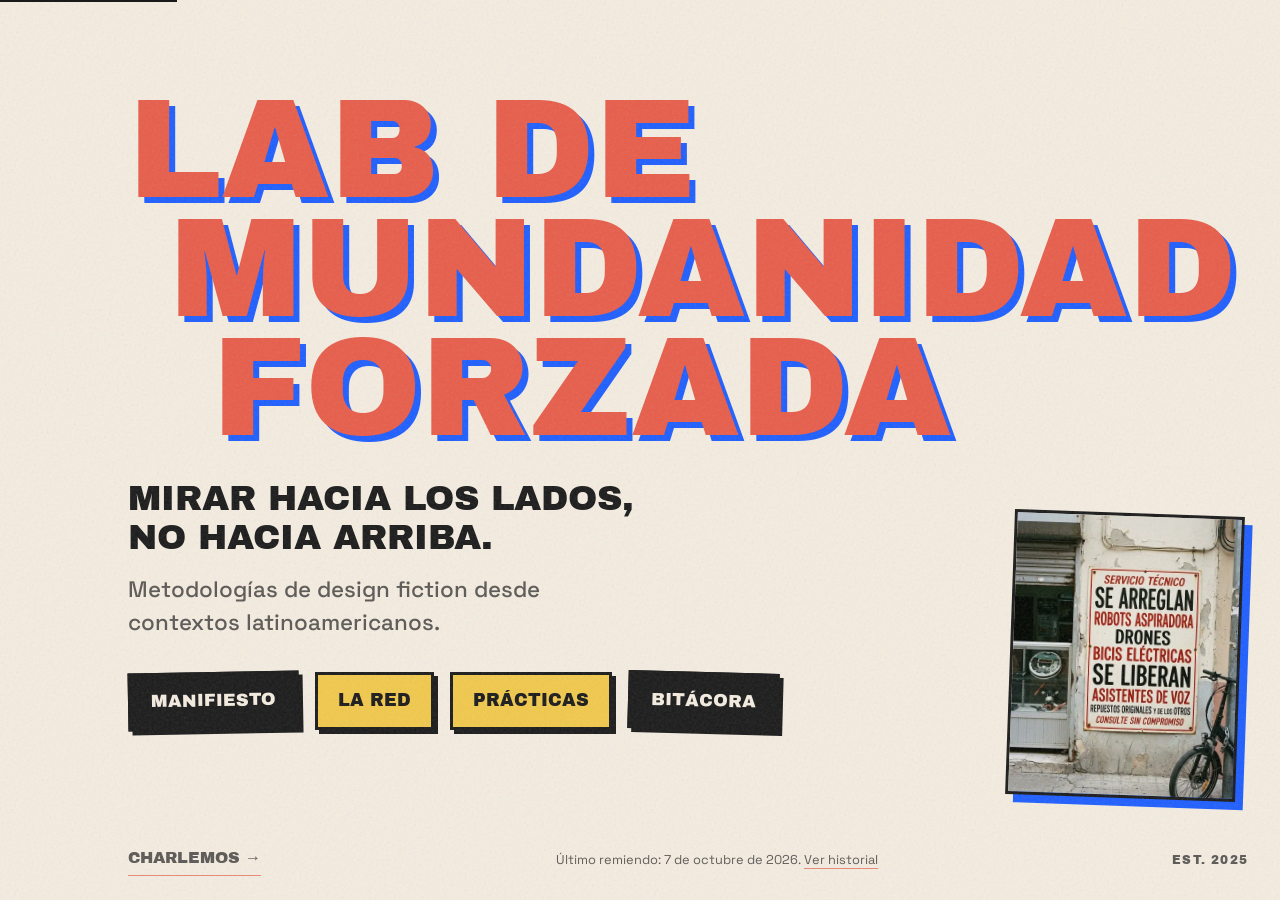
==== index.html @ 48ff8b3e "feat: remiendo al pie de cada página y "Proponé un cambio" en el manifiesto - "Último remiendo:" con" ====
<!DOCTYPE html>
<html lang="es">
<head>
  <meta charset="UTF-8">
  <meta name="viewport" content="width=device-width, initial-scale=1.0">
  <meta name="robots" content="index, follow">
  <title>Lab de Mundanidad Forzada</title>
  <meta name="description" content="Lab de Mundanidad Forzada. Metodologías de design fiction desde contextos latinoamericanos.">

  <!-- Canonical -->
  <link rel="canonical" href="https://mundanidadforzada.org/">

  <!-- Open Graph -->
  <meta property="og:type" content="website">
  <meta property="og:url" content="https://mundanidadforzada.org/">
  <meta property="og:title" content="Lab de Mundanidad Forzada">
  <meta property="og:description" content="Lab de Mundanidad Forzada. Metodologías de design fiction desde contextos latinoamericanos.">
  <meta property="og:image" content="https://mundanidadforzada.org/og-image.png?v=3">
  <meta property="og:image:width" content="1200">
  <meta property="og:image:height" content="630">
  <meta property="og:image:alt" content="Lab de Mundanidad Forzada. Mirar hacia los lados, no hacia arriba.">

  <!-- Twitter -->
  <meta name="twitter:card" content="summary_large_image">
  <meta name="twitter:title" content="Lab de Mundanidad Forzada">
  <meta name="twitter:description" content="Lab de Mundanidad Forzada. Metodologías de design fiction desde contextos latinoamericanos.">
  <meta name="twitter:image" content="https://mundanidadforzada.org/og-image.png?v=3">

  <!-- Favicon -->
  <link rel="icon" type="image/svg+xml" href="favicon.svg">
  <link rel="icon" type="image/png" sizes="32x32" href="favicon-32.png">
  <link rel="icon" type="image/png" sizes="16x16" href="favicon-16.png">
  <link rel="apple-touch-icon" href="apple-touch-icon.png">
  <meta name="theme-color" content="#E85D4A">

  <link rel="preload" href="fonts/archivo-black-latin-400-normal.woff2" as="font" type="font/woff2" crossorigin>
  <link rel="preload" href="fonts/space-grotesk-latin-400-normal.woff2" as="font" type="font/woff2" crossorigin>
  <link rel="preload" href="fonts/space-grotesk-latin-500-normal.woff2" as="font" type="font/woff2" crossorigin>
  <link rel="stylesheet" href="style.css">
</head>
<body class="home-poster">
  <a href="#main" class="skip-link">Saltar al contenido</a>

  <div class="noise-overlay" aria-hidden="true"></div>

  <main id="main" class="poster" role="main">

    <h1 class="poster-logo">
      <span>Lab de</span>
      <span>Mundanidad</span>
      <span>Forzada</span>
    </h1>

    <p class="poster-declaracion">
      Mirar hacia los lados,<br>no hacia arriba.
    </p>

    <p class="poster-frase">
      Metodologías de design fiction desde contextos latinoamericanos.
    </p>

    <nav class="poster-links" role="navigation" aria-label="Principal">
      <a href="/manifiesto/" class="poster-tag">Manifiesto</a>
      <a href="/red/" class="poster-tag">La red</a>
      <a href="/practicas/" class="poster-tag">Prácticas</a>
      <a href="/bitacora/" class="poster-tag">Bitácora</a>
    </nav>

    <!-- El último artefacto publicado en la bitácora. Se cambia cuando entra uno nuevo. -->
    <a href="/bitacora/#servicio-tecnico" class="poster-artefacto">
      <img src="img/artefacto-servicio-tecnico-640.webp" srcset="img/artefacto-servicio-tecnico-480.webp 480w, img/artefacto-servicio-tecnico-640.webp 640w" sizes="(min-width: 1000px) 17rem, 50vw" alt="Cartel pintado a mano en la pared de un servicio técnico: Se arreglan robots aspiradora, drones, bicis eléctricas. Se liberan asistentes de voz. Repuestos originales y de los otros. Consulte sin compromiso." width="640" height="794" decoding="async">
    </a>

  </main>

  <footer class="poster-footer" role="contentinfo">
    <a href="mailto:nicolas.bronzina@gmail.com" class="footer-cta">Charlemos →</a>
    <span class="poster-remiendo">Último remiendo: <time datetime="2026-10-07">7 de octubre de 2026</time>. <a href="https://github.com/nbronzina/LAB/commits/HEAD/index.html">Ver historial</a></span>
    <span class="poster-est">Est. 2025</span>
  </footer>

</body>
</html>
---- style.css ----
/* ============================================
   LAB DE MUNDANIDAD FORZADA
   Estética low-tech / señalética vernácula
   ============================================ */

:root {
  --coral: #E85D4A;
  --coral-dark: #C94A3A;
  --azul-electrico: #1E5EFF;
  --crema: #F5EDE1;
  --crema-sucia: #E8DFD0;
  --negro: #1A1A1A;
  --amarillo-aviso: #F2C94C;
}

/* ============================================
   FONTS (local, no Google Fonts)
   ============================================ */

/* Archivo Black tiene un solo peso. El rango evita que el navegador
   le invente una negrita encima en h1, h2, h3 y strong. */
@font-face {
  font-family: 'Archivo Black';
  src: url('fonts/archivo-black-latin-400-normal.woff2') format('woff2');
  font-weight: 400 900;
  font-style: normal;
  font-display: swap;
}

@font-face {
  font-family: 'Space Grotesk';
  src: url('fonts/space-grotesk-latin-400-normal.woff2') format('woff2');
  font-weight: 400;
  font-style: normal;
  font-display: swap;
}

@font-face {
  font-family: 'Space Grotesk';
  src: url('fonts/space-grotesk-latin-500-normal.woff2') format('woff2');
  font-weight: 500;
  font-style: normal;
  font-display: swap;
}

@font-face {
  font-family: 'Space Grotesk';
  src: url('fonts/space-grotesk-latin-700-normal.woff2') format('woff2');
  font-weight: 700;
  font-style: normal;
  font-display: swap;
}

/* RESET */
*, *::before, *::after {
  box-sizing: border-box;
  margin: 0;
  padding: 0;
}

/* BASE */
html {
  font-size: 16px;
  scroll-behavior: smooth;
}

@media (prefers-reduced-motion: reduce) {
  html {
    scroll-behavior: auto;
  }
}

body {
  font-family: 'Space Grotesk', sans-serif;
  background-color: var(--crema);
  color: var(--negro);
  line-height: 1.6;
  position: relative;
  min-height: 100vh;
  overflow-x: hidden;
}

/* SKIP LINK - Accessibility */
.skip-link {
  position: absolute;
  top: -40px;
  left: 0;
  background: var(--negro);
  color: var(--crema);
  padding: 8px 16px;
  z-index: 10000;
  text-decoration: none;
  font-weight: 500;
}

.skip-link:focus {
  top: 0;
}

/* FOCUS STYLES - Accessibility */
a:focus,
button:focus,
input:focus,
textarea:focus,
select:focus {
  outline: 2px solid var(--azul-electrico);
  outline-offset: 2px;
}

a:focus:not(:focus-visible),
button:focus:not(:focus-visible) {
  outline: none;
}

a:focus-visible,
button:focus-visible {
  outline: 2px solid var(--azul-electrico);
  outline-offset: 2px;
}

/* RUIDO DE IMPRESIÓN - overlay global */
.noise-overlay {
  position: fixed;
  inset: 0;
  opacity: 0.12;
  pointer-events: none;
  z-index: 9999;
  background-image: url("data:image/svg+xml,%3Csvg viewBox='0 0 400 400' xmlns='http://www.w3.org/2000/svg'%3E%3Cfilter id='n'%3E%3CfeTurbulence type='fractalNoise' baseFrequency='0.9' numOctaves='4' stitchTiles='stitch'/%3E%3C/filter%3E%3Crect width='100%25' height='100%25' filter='url(%23n)'/%3E%3C/svg%3E");
}

/* CONTAINER */
.container {
  max-width: 900px;
  margin: 0 auto;
  padding: 0 1.5rem;
}

/* ============================================
   HEADER / LOGO
   ============================================ */
.logo {
  font-family: 'Archivo Black', sans-serif;
  font-size: clamp(2.5rem, 8vw, 4rem);
  color: var(--coral);
  text-shadow: 4px 4px 0 var(--azul-electrico);
  line-height: 0.9;
  text-transform: uppercase;
  display: flex;
  flex-direction: column;
}

.logo span:nth-child(2) {
  margin-left: 0.5rem;
}

.logo span:nth-child(3) {
  margin-left: 1rem;
}

.pilar-card {
  position: relative;
}

.pilar-card h3 {
  font-family: 'Archivo Black', sans-serif;
  font-size: 1.2rem;
  text-transform: uppercase;
  margin-bottom: 0.75rem;
  color: var(--negro);
}

.pilar-card p {
  font-size: 0.95rem;
  line-height: 1.5;
}

.marcos-lista {
  list-style: none;
  display: flex;
  flex-direction: column;
  gap: 1.25rem;
}

/* ============================================
   CONTACTO / FOOTER
   ============================================ */
.contacto {
  background-color: var(--negro);
  color: var(--crema);
  padding: 3rem 0;
  margin-top: 2rem;
}

/* ============================================
   RESPONSIVE
   ============================================ */
@media (max-width: 600px) {
  .logo {
    text-shadow: 3px 3px 0 var(--azul-electrico);
  }

  .logo span:nth-child(2),
  .logo span:nth-child(3) {
    margin-left: 0;
  }
}

/* ============================================
   MANIFIESTO PAGE
   Página de lectura larga, más sobria
   ============================================ */

.manifiesto-page {
  background-color: var(--crema);
}

/* Header compacto */
.manifiesto-header {
  padding: 1.5rem 0;
  border-bottom: 3px solid var(--negro);
}

.manifiesto-header .container {
  display: flex;
  align-items: center;
  gap: 2rem;
  flex-wrap: wrap;
}

a.logo-small {
  text-decoration: none;
  color: var(--coral);
}

.header-nav {
  display: flex;
  gap: 1rem;
  flex-wrap: wrap;
  margin-left: auto;
}

.header-nav a {
  font-family: 'Archivo Black', sans-serif;
  font-size: 0.75rem;
  text-transform: uppercase;
  color: var(--negro);
  text-decoration: none;
  padding: 0.4rem 0.75rem;
  border: 2px solid var(--negro);
  transition: background-color 0.15s ease;
}

.header-nav a:hover {
  background-color: var(--amarillo-aviso);
}

/* "page": la página actual. "true": su sección, cuando es una subpágina (el volante) */
.header-nav a[aria-current="page"],
.header-nav a[aria-current="true"] {
  background-color: var(--negro);
  color: var(--crema);
}

.logo-small {
  font-size: clamp(1.2rem, 4vw, 1.6rem);
  text-shadow: 2px 2px 0 var(--azul-electrico);
}

.logo-small span {
  display: inline;
}

.logo-small span:nth-child(2),
.logo-small span:nth-child(3) {
  margin-left: 0;
}

/* Container más angosto para lectura */
.container-narrow {
  max-width: 750px;
}

/* Título principal */
.manifiesto-title {
  font-family: 'Archivo Black', sans-serif;
  font-size: clamp(2.5rem, 8vw, 4rem);
  color: var(--coral);
  text-shadow: 4px 4px 0 var(--azul-electrico);
  text-transform: uppercase;
  margin-top: 3rem;
  margin-bottom: 0.5rem;
  transform: rotate(-1deg);
  display: inline-block;
}

.documento-nota {
  font-size: 0.9rem;
  color: var(--negro);
  opacity: 0.7;
  margin-bottom: 3rem;
  padding-left: 0.5rem;
  border-left: 3px solid var(--coral);
}

/* Contenido del manifiesto */
.manifiesto-content {
  padding-bottom: 4rem;
}

.manifiesto-section {
  margin-bottom: 4rem;
}

.manifiesto-content h2 {
  font-family: 'Archivo Black', sans-serif;
  font-size: clamp(1.5rem, 4vw, 2rem);
  color: var(--coral);
  text-shadow: 2px 2px 0 var(--azul-electrico);
  text-transform: uppercase;
  margin-bottom: 1.5rem;
  padding-bottom: 0.5rem;
  border-bottom: 3px solid var(--negro);
}

.manifiesto-content h3 {
  font-family: 'Archivo Black', sans-serif;
  font-size: 1.1rem;
  color: var(--negro);
  text-transform: uppercase;
  margin-top: 2rem;
  margin-bottom: 1rem;
}

.subtitulo-seccion {
  font-style: italic;
  color: var(--negro);
  font-weight: 500;
  margin-top: -1rem;
  margin-bottom: 1.5rem;
}

.manifiesto-content p {
  font-size: 1.1rem;
  line-height: 1.8;
  margin-bottom: 1.25rem;
}

.manifiesto-content blockquote {
  font-family: 'Archivo Black', sans-serif;
  font-size: clamp(1.3rem, 4vw, 1.8rem);
  color: var(--negro);
  background-color: var(--amarillo-aviso);
  padding: 1.5rem 2rem;
  margin: 2rem 0;
  border-left: 6px solid var(--negro);
  transform: rotate(-0.5deg);
}

.manifiesto-content ul {
  margin: 1.5rem 0;
  padding-left: 0;
  list-style: none;
}

.manifiesto-content ul li {
  font-size: 1.05rem;
  line-height: 1.7;
  padding: 0.5rem 0 0.5rem 1.5rem;
  border-left: 3px solid var(--azul-electrico);
  margin-bottom: 0.5rem;
}

/* Pilar extendido */
.pilar-extendido {
  background-color: var(--crema-sucia);
  padding: 1.5rem;
  margin-bottom: 2rem;
  border-left: 5px solid var(--coral);
}

.pilar-extendido h3 {
  margin-top: 0;
  color: var(--negro);
}

/* Marco teórico extendido */
.marco-extendido {
  margin-bottom: 2rem;
  padding: 1.5rem;
  background-color: var(--negro);
  color: var(--crema);
}

.marco-extendido h3 {
  color: var(--amarillo-aviso);
  margin-top: 0;
}

.marco-extendido p {
  color: var(--crema);
}

.marco-extendido strong {
  color: var(--coral);
}

/* Cierre */
.manifiesto-cierre {
  margin-top: 4rem;
  padding-top: 2rem;
  border-top: 3px solid var(--negro);
}

.volver-arriba {
  display: inline-block;
  margin-top: 3rem;
  font-family: 'Archivo Black', sans-serif;
  font-size: 0.85rem;
  text-transform: uppercase;
  color: var(--negro);
  text-decoration: none;
  border-bottom: 2px solid var(--coral);
  padding-bottom: 0.25rem;
  transition: border-color 0.15s ease;
}

.volver-arriba:hover {
  border-color: var(--azul-electrico);
}

/* Responsive manifiesto */
@media (max-width: 600px) {
  .manifiesto-header .container {
    flex-direction: column;
    align-items: flex-start;
    gap: 1rem;
  }

  .header-nav {
    gap: 0.5rem;
  }

  .header-nav a {
    font-size: 0.65rem;
    padding: 0.3rem 0.5rem;
  }

  .manifiesto-title {
    transform: none;
    margin-top: 2rem;
  }

  .manifiesto-content h2 {
    text-shadow: 1px 1px 0 var(--azul-electrico);
  }

  .pilar-extendido,
  .marco-extendido {
    padding: 1rem;
  }

  .manifiesto-content blockquote {
    transform: none;
    padding: 1rem 1.25rem;
  }
}

/* ============================================
   FUNDACIÓN
   ============================================ */

.fundacion {
  font-family: 'Archivo Black', sans-serif;
  font-size: 0.8rem;
  text-transform: uppercase;
  letter-spacing: 0.15em;
  color: var(--crema);
  opacity: 0.5;
  margin-top: 1.5rem;
}

/* Remiendo a la vista: cuándo se tocó la página por última vez
   y dónde mirar qué cambió. La fecha se actualiza a mano con cada cambio. */
.remiendo {
  font-size: 0.8rem;
  color: var(--crema);
  opacity: 0.7;
  margin-top: 0.5rem;
}

.remiendo a {
  color: inherit;
  text-decoration: none;
  border-bottom: 1px solid var(--coral);
}

.remiendo a:hover {
  border-color: var(--azul-electrico);
}

.documento-nota a {
  color: inherit;
  text-decoration: none;
  border-bottom: 1px solid var(--coral);
}

.documento-nota a:hover {
  border-color: var(--azul-electrico);
}

/* ============================================
   RED PAGE - Practitioners
   ============================================ */

.red-content {
  padding-bottom: 4rem;
}

.red-page-title {
  font-family: 'Archivo Black', sans-serif;
  font-size: clamp(2rem, 6vw, 3rem);
  color: var(--coral);
  text-shadow: 3px 3px 0 var(--azul-electrico);
  text-transform: uppercase;
  margin-top: 3rem;
  margin-bottom: 1rem;
}

.red-intro-texto {
  font-size: 1.1rem;
  line-height: 1.7;
  margin-bottom: 3rem;
  max-width: 600px;
}

.practitioners-grupo {
  margin-bottom: 3rem;
}

.practitioners-grupo-titulo {
  font-family: 'Archivo Black', sans-serif;
  font-size: 1rem;
  text-transform: uppercase;
  letter-spacing: 0.1em;
  color: var(--crema);
  background-color: var(--negro);
  padding: 0.5rem 1rem;
  display: inline-block;
  margin-bottom: 1.5rem;
}

.practitioner-card {
  display: flex;
  gap: 1.5rem;
  padding: 1.5rem;
  background-color: var(--crema-sucia);
  border-left: 4px solid var(--coral);
  margin-bottom: 1rem;
  color: var(--negro);
}

.practitioner-foto img {
  width: 80px;
  height: 80px;
  object-fit: cover;
  border: 3px solid var(--negro);
}

.practitioner-nombre {
  font-family: 'Archivo Black', sans-serif;
  font-size: 1.1rem;
  text-transform: uppercase;
  margin-bottom: 0.25rem;
}

.practitioner-ubicacion {
  font-size: 0.9rem;
  color: var(--negro);
  font-weight: 500;
  margin-bottom: 0.5rem;
}

.practitioner-bio {
  font-size: 0.95rem;
  line-height: 1.5;
  color: var(--negro);
}

.practitioner-role {
  font-size: 0.9rem;
  color: var(--negro);
  font-weight: 500;
  margin-bottom: 0.5rem;
}

.practitioner-link {
  display: inline-block;
  margin-top: 0.5rem;
  font-size: 0.85rem;
  color: #0047AB;
  text-decoration: none;
  border-bottom: 1px solid #0047AB;
}

.practitioner-link:hover {
  color: var(--coral-dark);
  border-color: var(--coral-dark);
}

/* Responsive red page */
@media (max-width: 600px) {
  .practitioner-card {
    flex-direction: column;
    gap: 1rem;
  }
}

/* ============================================
   HOME POSTER
   Una sola pantalla, máximo impacto
   ============================================ */
.home-poster {
  min-height: 100vh;
  min-height: 100dvh;
  display: flex;
  flex-direction: column;
}

.poster {
  flex: 1;
  display: flex;
  flex-direction: column;
  justify-content: center;
  align-items: flex-start;
  padding: 2rem;
  padding-left: 10vw;
  gap: 2rem;
}

/* Logo gigante. El tamaño sale del ancho: "MUNDANIDAD" mide 7.64em
   y tiene que entrar entera entre el margen izquierdo (10vw) y el derecho. */
.poster-logo {
  font-family: 'Archivo Black', sans-serif;
  font-size: clamp(2.6rem, calc(11.3vw - 5px), 10rem);
  color: var(--coral);
  text-shadow: 6px 6px 0 var(--azul-electrico);
  line-height: 0.85;
  text-transform: uppercase;
  display: flex;
  flex-direction: column;
}

.poster-logo span:nth-child(2) {
  margin-left: 0.3em;
}

.poster-logo span:nth-child(3) {
  margin-left: 0.6em;
}

/* Declaración */
.poster-declaracion {
  font-family: 'Archivo Black', sans-serif;
  font-size: clamp(1.4rem, 4vw, 2.2rem);
  color: var(--negro);
  text-transform: uppercase;
  line-height: 1.1;
  max-width: 600px;
}

/* Frase */
.poster-frase {
  font-family: 'Space Grotesk', sans-serif;
  font-size: clamp(1rem, 3vw, 1.4rem);
  font-weight: 500;
  color: var(--negro);
  max-width: 500px;
  line-height: 1.5;
  margin-top: -1rem;
  opacity: 0.7;
}

/* Links como tags */
.poster-links {
  display: flex;
  gap: 1rem;
  flex-wrap: wrap;
}

.poster-tag {
  font-family: 'Archivo Black', sans-serif;
  font-size: clamp(0.9rem, 2.5vw, 1.1rem);
  text-transform: uppercase;
  text-decoration: none;
  color: var(--negro);
  background-color: var(--amarillo-aviso);
  padding: 0.75rem 1.25rem;
  border: 3px solid var(--negro);
  box-shadow: 4px 4px 0 var(--negro);
  transition: transform 0.15s ease, box-shadow 0.15s ease;
}

/* Manifiesto: negro */
.poster-tag:first-child {
  background-color: var(--negro);
  color: var(--crema);
  transform: rotate(-1deg);
}

/* Bitácora: negro (contraste accesible) */
.poster-tag:last-child {
  background-color: var(--negro);
  color: var(--crema);
  transform: rotate(1.5deg);
}

.poster-tag:hover {
  transform: rotate(0deg) translate(-2px, -2px);
  box-shadow: 6px 6px 0 var(--negro);
}

/* Footer mínimo */
.poster-footer {
  padding: 1.5rem 2rem 1.5rem 10vw;
  display: flex;
  justify-content: space-between;
  align-items: center;
  font-size: 0.9rem;
  color: var(--negro);
  opacity: 0.7;
}

.poster-footer a {
  color: var(--negro);
  text-decoration: none;
  border-bottom: 1px solid var(--coral);
}

.poster-footer a:hover {
  border-color: var(--azul-electrico);
}

.poster-est {
  font-family: 'Archivo Black', sans-serif;
  font-size: 0.75rem;
  text-transform: uppercase;
  letter-spacing: 0.1em;
}

.poster-remiendo {
  font-size: 0.8rem;
}

/* El último artefacto de la bitácora, pegado en el poster.
   Sin epígrafe: los artefactos no se explican. */
.poster-artefacto {
  position: relative;
  display: block;
  align-self: flex-end;
  width: min(50%, 12rem);
  margin: 0.5rem 0.75rem 0 0;
  transform: rotate(2deg);
  transition: transform 0.15s ease;
}

.poster-artefacto::before {
  content: '';
  position: absolute;
  inset: 0;
  background-color: var(--azul-electrico);
  transform: translate(8px, 8px);
  z-index: -1;
  transition: transform 0.15s ease;
}

.poster-artefacto img {
  display: block;
  width: 100%;
  height: auto;
  border: 3px solid var(--negro);
}

.poster-artefacto:hover {
  transform: rotate(0deg) translate(-2px, -2px);
}

.poster-artefacto:hover::before {
  transform: translate(11px, 11px);
}

/* Con lugar a la derecha, va abajo a la derecha y el poster sigue en una pantalla */
@media (min-width: 1000px) {
  .poster {
    position: relative;
  }

  .poster-artefacto {
    position: absolute;
    right: 2.5rem;
    bottom: 1.5rem;
    width: clamp(11rem, min(18vw, 29vh), 17rem);
    margin: 0;
  }
}

/* Responsive poster */
@media (max-width: 600px) {
  .poster {
    padding: 1.5rem;
    justify-content: flex-start;
    padding-top: 10vh;
  }

  .poster-logo {
    font-size: clamp(2rem, calc(13.1vw - 5px), 3.5rem);
    text-shadow: 4px 4px 0 var(--azul-electrico);
  }

  .poster-logo span:nth-child(2),
  .poster-logo span:nth-child(3) {
    margin-left: 0;
  }

  .poster-footer {
    padding: 1.5rem;
    flex-direction: column;
    gap: 0.5rem;
    text-align: center;
  }
}

/* ============================================
   MANIFIESTO CORTO - Elementos adicionales
   ============================================ */

/* Pilar card para manifiesto corto */
.manifiesto-section .pilar-card {
  background-color: var(--crema-sucia);
  border-left: 4px solid var(--coral);
  padding: 1.5rem;
  margin-bottom: 1rem;
}

.manifiesto-section .pilar-card::before {
  display: none;
}

.manifiesto-section .pilar-card h3 {
  font-family: 'Archivo Black', sans-serif;
  font-size: 1rem;
  text-transform: uppercase;
  color: var(--negro);
  margin-bottom: 0.5rem;
}

.manifiesto-section .pilar-card p {
  font-size: 1rem;
  line-height: 1.6;
  margin: 0;
  color: var(--negro);
}

/* Listas de marcos y principios */
.marcos-lista,
.principios-lista {
  list-style: none;
  padding: 0;
}

.marcos-lista li,
.principios-lista li {
  font-size: 1.1rem;
  padding: 1rem;
  padding-left: 1.5rem;
  border-left: 3px solid var(--azul-electrico);
  margin-bottom: 0.75rem;
  background-color: var(--crema-sucia);
  color: var(--negro);
}

.marcos-lista li strong,
.principios-lista li strong {
  font-family: 'Archivo Black', sans-serif;
  text-transform: uppercase;
  font-size: 1rem;
  color: var(--negro);
  font-weight: 700;
}

/* CTA Marco Teórico */
.cta-marco {
  margin-top: 4rem;
  padding: 2rem 0;
  text-align: center;
}

.cta-marco .cta-link {
  font-family: 'Archivo Black', sans-serif;
  font-size: 1rem;
  text-transform: uppercase;
  text-decoration: none;
  display: inline-block;
  padding: 1rem 2rem;
  background-color: var(--negro);
  color: var(--crema);
  border: 3px solid var(--negro);
  transition: all 0.15s ease;
}

.cta-marco .cta-link:hover {
  background-color: var(--azul-electrico);
  border-color: var(--azul-electrico);
}

.cta-marco .cta-descripcion {
  margin-top: 1rem;
  font-size: 0.85rem;
  color: #4A4A4A;
}

/* ============================================
   FOOTER CTA
   ============================================ */
.footer-cta {
  font-family: 'Archivo Black', sans-serif;
  font-size: 1rem;
  text-transform: uppercase;
  color: var(--crema);
  text-decoration: none;
  border-bottom: 2px solid var(--coral);
  padding-bottom: 0.25rem;
  transition: border-color 0.15s ease;
}

.footer-cta:hover {
  border-color: var(--azul-electrico);
}

/* ============================================
   RED CTA - Sumarse a la red
   ============================================ */
.red-cta {
  margin-top: 4rem;
  padding: 2rem 0;
  text-align: center;
}

.red-cta-link {
  font-family: 'Archivo Black', sans-serif;
  font-size: 1.25rem;
  text-transform: uppercase;
  color: var(--negro);
  text-decoration: none;
  border-bottom: 3px solid var(--coral);
  padding-bottom: 0.25rem;
  transition: border-color 0.15s ease;
}

.red-cta-link:hover {
  border-color: var(--azul-electrico);
}

/* ============================================
   BITÁCORA
   ============================================ */
.bitacora-page {
  min-height: 100vh;
  display: flex;
  flex-direction: column;
}

.bitacora-content {
  padding: 2rem 0 4rem;
  flex: 1;
}

.bitacora-title {
  font-family: 'Archivo Black', sans-serif;
  font-size: clamp(2rem, 6vw, 3rem);
  color: var(--coral);
  text-shadow: 3px 3px 0 var(--azul-electrico);
  text-transform: uppercase;
  margin-bottom: 1rem;
}

.bitacora-intro {
  font-size: 1.1rem;
  color: var(--negro);
  opacity: 0.7;
  margin-bottom: 3rem;
}

.bitacora-intro-cont {
  margin-top: -2rem;
}

.bitacora-year {
  margin-bottom: 3rem;
}

.bitacora-year h2 {
  font-family: 'Archivo Black', sans-serif;
  font-size: 1.5rem;
  color: var(--negro);
  margin-bottom: 1.5rem;
  padding-bottom: 0.5rem;
  border-bottom: 2px solid var(--negro);
}

.bitacora-entry {
  margin-bottom: 2rem;
  padding-left: 1rem;
  border-left: 3px solid var(--azul-electrico);
}

.entry-date {
  font-size: 0.8rem;
  text-transform: uppercase;
  letter-spacing: 0.05em;
  color: #4A4A4A;
}

.entry-title {
  font-family: 'Archivo Black', sans-serif;
  font-size: 1.1rem;
  text-transform: uppercase;
  margin: 0.25rem 0;
}

.entry-author {
  font-size: 0.9rem;
  color: var(--negro);
  margin-bottom: 0.5rem;
}

.entry-description {
  font-size: 0.95rem;
  line-height: 1.5;
}

.entry-description p + p {
  margin-top: 1rem;
}

.entry-description a {
  color: #0047AB;
  text-decoration: none;
  border-bottom: 1px solid #0047AB;
}

.entry-description a:hover {
  color: var(--negro);
  border-color: var(--negro);
}

.entry-link {
  display: inline-block;
  margin-top: 0.5rem;
  font-size: 0.85rem;
  color: #0047AB;
  text-decoration: none;
  border-bottom: 1px solid #0047AB;
}

.entry-link:hover {
  color: var(--negro);
  border-color: var(--negro);
}

/* Artefacto primero: la pieza se muestra sin explicación.
   El contexto queda plegado en "De dónde sale". */
.bitacora-entry {
  scroll-margin-top: 1.5rem;
}

.bitacora-artefacto {
  display: grid;
  gap: 1.5rem;
  padding-top: 0.5rem;
  padding-bottom: 0.75rem;
  border-left-color: transparent;
}

.artefacto-pieza {
  position: relative;
  display: block;
  margin-left: 0.25rem;
  transform: rotate(-1.5deg);
  transition: transform 0.15s ease;
}

.bitacora-artefacto .artefacto-pieza {
  width: min(78%, 19rem);
}

.bitacora-artefacto:nth-of-type(even) .artefacto-pieza {
  transform: rotate(1.5deg);
}

.artefacto-pieza::before {
  content: '';
  position: absolute;
  inset: 0;
  background-color: var(--azul-electrico);
  transform: translate(8px, 8px);
  z-index: -1;
}

.artefacto-pieza img {
  display: block;
  width: 100%;
  height: auto;
  border: 3px solid var(--negro);
}

.artefacto-pieza:hover {
  transform: rotate(0deg);
}

.artefacto-origen {
  margin-top: 0.75rem;
}

.artefacto-origen summary {
  display: inline-block;
  font-family: 'Archivo Black', sans-serif;
  font-size: 0.75rem;
  text-transform: uppercase;
  color: var(--negro);
  padding: 0.4rem 0.75rem;
  border: 2px solid var(--negro);
  cursor: pointer;
  list-style: none;
  transition: background-color 0.15s ease;
}

.artefacto-origen summary::-webkit-details-marker {
  display: none;
}

/* El signo es solo visual: la segunda línea le da texto alternativo vacío */
.artefacto-origen summary::after {
  content: ' +';
  content: ' +' / '';
}

.artefacto-origen summary:hover {
  background-color: var(--amarillo-aviso);
}

.artefacto-origen summary:focus-visible {
  outline: 2px solid var(--azul-electrico);
  outline-offset: 2px;
}

.artefacto-origen[open] summary {
  color: var(--crema);
  background-color: var(--negro);
}

.artefacto-origen[open] summary::after {
  content: ' \2212';
  content: ' \2212' / '';
}

.artefacto-origen .entry-description {
  margin-top: 1rem;
}

.artefacto-origen-titulo {
  font-weight: 700;
}

@media (min-width: 700px) {
  .bitacora-artefacto {
    grid-template-columns: minmax(0, 19rem) minmax(0, 1fr);
    column-gap: 2.5rem;
    align-items: start;
  }

  .bitacora-artefacto .artefacto-pieza {
    width: 100%;
  }

  .artefacto-ficha {
    padding-top: 0.5rem;
  }
}

/* ============================================
   PRÁCTICAS
   ============================================ */
.practica-como-funciona {
  margin-bottom: 2rem;
}

.practica-seccion-titulo {
  font-family: 'Archivo Black', sans-serif;
  font-size: 1.25rem;
  text-transform: uppercase;
  color: var(--negro);
  margin-bottom: 1rem;
}

.practica-como-funciona p {
  font-size: 0.95rem;
  line-height: 1.5;
  margin-bottom: 0.75rem;
}

.practica-como-funciona a {
  color: #0047AB;
  text-decoration: none;
  border-bottom: 1px solid #0047AB;
}

.practica-como-funciona a:hover {
  color: var(--negro);
  border-color: var(--negro);
}

.practica-separador {
  border: none;
  border-top: 2px solid var(--negro);
  margin: 2.5rem 0;
}

.practica {
  margin-bottom: 2rem;
  padding-left: 1rem;
  border-left: 3px solid var(--azul-electrico);
}

/* Coral oscuro y cuerpo de título: el coral pleno sobre crema da 2.97:1 */
.practica-lead {
  font-family: 'Archivo Black', sans-serif;
  font-size: 1.2rem;
  font-weight: 700;
  color: var(--coral-dark);
  margin-bottom: 0.75rem;
}

.practica-subtitulo {
  font-family: 'Archivo Black', sans-serif;
  font-size: 0.95rem;
  text-transform: uppercase;
  color: var(--negro);
  margin-top: 1.5rem;
  margin-bottom: 0.5rem;
}

/* El ejemplo y las respuestas son artefactos: van pegados como en la bitácora */
.practica .artefacto-pieza {
  width: min(88%, 26rem);
  margin-top: 1rem;
  margin-bottom: 1.75rem;
  border-bottom: 0;
}

.practica .practica-respuesta {
  width: min(60%, 15rem);
  transform: rotate(1.5deg);
}

.practica .artefacto-pieza:hover {
  transform: rotate(0deg);
}

/* Video facade */
.video-facade {
  position: relative;
  margin: 1.5rem 0 0.5rem;
  background-color: var(--negro);
}

.video-facade-link {
  display: block;
  position: relative;
  aspect-ratio: 16 / 9;
  width: 100%;
  cursor: pointer;
}

.video-facade-thumb {
  display: block;
  width: 100%;
  height: 100%;
  object-fit: cover;
}

.video-facade-play {
  position: absolute;
  top: 50%;
  left: 50%;
  transform: translate(-50%, -50%);
  transition: transform 0.15s ease;
}

.video-facade-link:hover .video-facade-play {
  transform: translate(-50%, -50%) scale(1.1);
}

.video-facade-iframe {
  display: block;
  width: 100%;
  aspect-ratio: 16 / 9;
  border: none;
}

.video-facade-caption {
  font-size: 0.95rem;
  line-height: 1.5;
  margin-top: 0.75rem;
}

.video-facade-credit {
  font-size: 0.8rem;
  color: #4A4A4A;
  margin-bottom: 1rem;
}

.practica-cta {
  margin: 1rem 0;
}

.practica-cta-boton {
  display: inline-block;
  font-family: 'Archivo Black', sans-serif;
  font-size: 1rem;
  text-transform: uppercase;
  color: var(--crema);
  background-color: var(--coral);
  text-decoration: none;
  padding: 0.75rem 1.5rem;
  transition: background-color 0.15s ease;
}

.practica-cta-boton:hover {
  background-color: var(--coral-dark);
}

/* Dentro de .entry-description los links son azules y subrayados.
   El botón y las imágenes con link no: negro sobre coral da 5:1. */
.entry-description .practica-cta-boton,
.entry-description .practica-cta-boton:hover {
  color: var(--negro);
  border-bottom: 0;
}

.entry-description .practica-cta-boton:hover {
  background-color: var(--amarillo-aviso);
}

.entry-description .video-facade-link {
  border-bottom: 0;
}

.practica-cta-alt {
  font-size: 0.85rem;
  color: #4A4A4A;
  margin-top: 0.5rem;
}

.practica-cta-alt a {
  color: #0047AB;
  text-decoration: none;
  border-bottom: 1px solid #0047AB;
}

.practica-cta-alt a:hover {
  color: var(--negro);
  border-color: var(--negro);
}

/* ============================================
   VOLANTE
   Una hoja para imprimir, cortar las tiras y pegar.
   Todo se mide en cqw (ancho de la hoja): se ve
   igual en pantalla, en A4 y en carta.
   ============================================ */
.volante-acciones {
  display: flex;
  align-items: center;
  flex-wrap: wrap;
  gap: 1.25rem;
  margin-top: -1.5rem;
  margin-bottom: 1rem;
  font-size: 0.95rem;
}

.volante-acciones a,
.volante-foto a {
  color: #0047AB;
  text-decoration: none;
  border-bottom: 1px solid #0047AB;
}

.volante-acciones a:hover,
.volante-foto a:hover {
  color: var(--negro);
  border-color: var(--negro);
}

.volante-imprimir {
  font-family: 'Archivo Black', sans-serif;
  font-size: 1rem;
  text-transform: uppercase;
  color: var(--negro);
  background-color: var(--amarillo-aviso);
  padding: 0.75rem 1.5rem;
  border: 3px solid var(--negro);
  box-shadow: 4px 4px 0 var(--negro);
  cursor: pointer;
  transition: transform 0.15s ease, box-shadow 0.15s ease;
}

.volante-imprimir:hover {
  transform: translate(-2px, -2px);
  box-shadow: 6px 6px 0 var(--negro);
}

.volante-foto {
  font-size: 0.95rem;
  margin-bottom: 2.5rem;
}

/* La hoja */
.hoja {
  container-type: size;
  display: flex;
  flex-direction: column;
  width: min(100%, 34rem);
  aspect-ratio: 210 / 297;
  color: #000;
  background-color: #fff;
  border: 1px solid var(--negro);
  box-shadow: 8px 8px 0 var(--azul-electrico);
}

.hoja-cuerpo {
  flex: 1;
  display: flex;
  flex-direction: column;
  min-height: 0;
  padding: 6.5cqw 6cqw 4cqw;
}

/* Tres líneas compuestas al ancho de la hoja, como afiche tipográfico.
   Tamaño de cada línea = 88cqw (el ancho útil) / su ancho en em, menos 1%.
   "¿QUÉ TIENE DE" mide 8.55em, "EXTRAORDINARIO" 10.14em, "TU ORDINARIO?" 8.88em.
   Si cambia el texto hay que volver a medir. */
.hoja-pregunta {
  display: flex;
  flex-direction: column;
  gap: 0.9cqw;
  font-family: 'Archivo Black', sans-serif;
  line-height: 0.92;
  text-transform: uppercase;
  white-space: nowrap;
  margin-bottom: 5cqw;
}

.hoja-pregunta span:nth-child(1) {
  font-size: 10.2cqw;
}

.hoja-pregunta span:nth-child(2) {
  font-size: 8.6cqw;
}

.hoja-pregunta span:nth-child(3) {
  font-size: 9.82cqw;
}

.hoja-consigna {
  font-size: 4cqw;
  font-weight: 500;
  line-height: 1.28;
  margin-bottom: 2.4cqw;
}

.hoja-pie {
  display: flex;
  align-items: flex-end;
  gap: 3cqw;
  margin-top: auto;
  padding-top: 2cqw;
}

/* El SVG trae su margen blanco de 4 módulos: se compensa para alinear con el texto */
.hoja-qr {
  flex: none;
  width: 23cqw;
  height: 23cqw;
  margin: -2.2cqw 0 -2.2cqw -2.2cqw;
}

.hoja-datos {
  display: flex;
  flex-direction: column;
  align-items: flex-start;
  gap: 3cqw;
}

.hoja-url {
  font-family: 'Archivo Black', sans-serif;
  font-size: 3.4cqw;
  line-height: 1;
  white-space: nowrap;
}

.hoja-logo {
  width: 26cqw;
  height: auto;
}

/* Tiras para arrancar */
.hoja-tiras {
  flex: none;
  display: grid;
  grid-template-columns: repeat(10, 1fr);
  height: 23.5cqw;
  list-style: none;
  border-top: 0.25cqw dashed #000;
}

/* Abajo queda aire: muchas impresoras no llegan al borde del papel */
.hoja-tiras li {
  display: flex;
  align-items: center;
  justify-content: center;
  padding: 1.2cqw 0 3.6cqw;
  border-left: 0.25cqw dashed #000;
}

.hoja-tiras li:first-child {
  border-left: 0;
}

.hoja-tiras span {
  writing-mode: vertical-rl;
  transform: rotate(180deg);
  font-size: 1.55cqw;
  font-weight: 700;
  line-height: 1.3;
  white-space: nowrap;
}

/* ============================================
   IMPRESIÓN
   ============================================ */
@media print {
  .noise-overlay,
  .skip-link {
    display: none;
  }

  /* En la página del volante se imprime solo la hoja, a papel completo */
  .volante-page {
    background-color: #fff;
  }

  .volante-page .manifiesto-header,
  .volante-page .contacto,
  .volante-instrucciones {
    display: none;
  }

  .hoja {
    position: fixed;
    inset: 0;
    width: auto;
    aspect-ratio: auto;
    border: 0;
    box-shadow: none;
  }
}
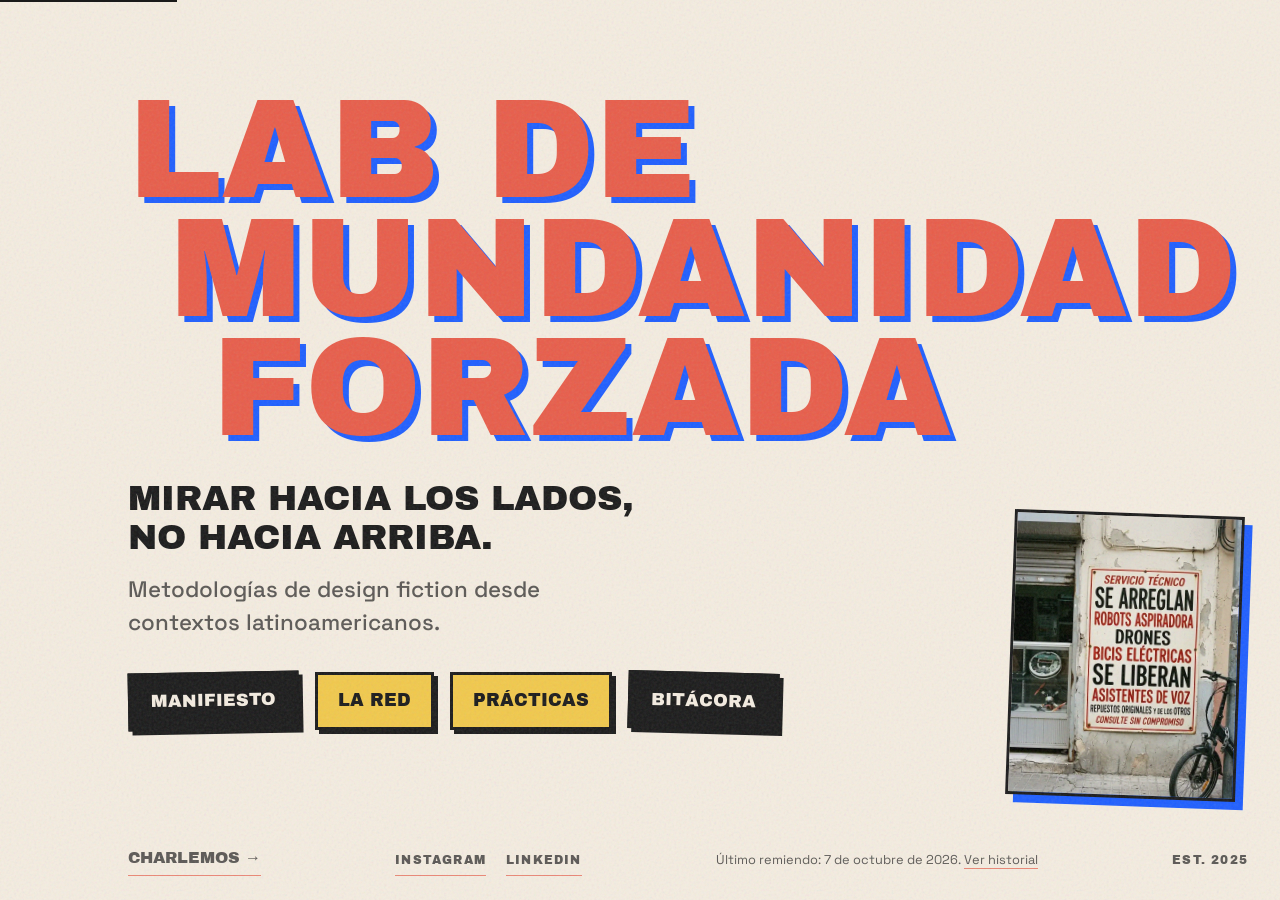
==== commit d74b6277: "feat: Instagram y LinkedIn del Lab en el footer Un renglón debajo de "Charlemos →" en las ocho págin" ====
--- a/index.html
+++ b/index.html
@@ -15,7 +15,7 @@
   <meta property="og:url" content="https://mundanidadforzada.org/">
   <meta property="og:title" content="Lab de Mundanidad Forzada">
   <meta property="og:description" content="Lab de Mundanidad Forzada. Metodologías de design fiction desde contextos latinoamericanos.">
-  <meta property="og:image" content="https://mundanidadforzada.org/og-image.png?v=3">
+  <meta property="og:image" content="https://mundanidadforzada.org/og-image.png?v=4">
   <meta property="og:image:width" content="1200">
   <meta property="og:image:height" content="630">
   <meta property="og:image:alt" content="Lab de Mundanidad Forzada. Mirar hacia los lados, no hacia arriba.">
@@ -24,7 +24,7 @@
   <meta name="twitter:card" content="summary_large_image">
   <meta name="twitter:title" content="Lab de Mundanidad Forzada">
   <meta name="twitter:description" content="Lab de Mundanidad Forzada. Metodologías de design fiction desde contextos latinoamericanos.">
-  <meta name="twitter:image" content="https://mundanidadforzada.org/og-image.png?v=3">
+  <meta name="twitter:image" content="https://mundanidadforzada.org/og-image.png?v=4">
 
   <!-- Favicon -->
   <link rel="icon" type="image/svg+xml" href="favicon.svg">
@@ -36,14 +36,14 @@
   <link rel="preload" href="fonts/archivo-black-latin-400-normal.woff2" as="font" type="font/woff2" crossorigin>
   <link rel="preload" href="fonts/space-grotesk-latin-400-normal.woff2" as="font" type="font/woff2" crossorigin>
   <link rel="preload" href="fonts/space-grotesk-latin-500-normal.woff2" as="font" type="font/woff2" crossorigin>
-  <link rel="stylesheet" href="style.css">
+  <link rel="stylesheet" href="style.css?v=3">
 </head>
 <body class="home-poster">
   <a href="#main" class="skip-link">Saltar al contenido</a>
 
   <div class="noise-overlay" aria-hidden="true"></div>
 
-  <main id="main" class="poster" role="main">
+  <main id="main" class="poster">
 
     <h1 class="poster-logo">
       <span>Lab de</span>
@@ -59,7 +59,7 @@
       Metodologías de design fiction desde contextos latinoamericanos.
     </p>
 
-    <nav class="poster-links" role="navigation" aria-label="Principal">
+    <nav class="poster-links" aria-label="Principal">
       <a href="/manifiesto/" class="poster-tag">Manifiesto</a>
       <a href="/red/" class="poster-tag">La red</a>
       <a href="/practicas/" class="poster-tag">Prácticas</a>
@@ -73,8 +73,12 @@
 
   </main>
 
-  <footer class="poster-footer" role="contentinfo">
+  <footer class="poster-footer">
     <a href="mailto:nicolas.bronzina@gmail.com" class="footer-cta">Charlemos →</a>
+    <span class="footer-redes">
+      <a href="https://www.instagram.com/labmundanidadforzada/" target="_blank" rel="noopener noreferrer">Instagram</a>
+      <a href="https://www.linkedin.com/company/108845994/" target="_blank" rel="noopener noreferrer">LinkedIn</a>
+    </span>
     <span class="poster-remiendo">Último remiendo: <time datetime="2026-10-07">7 de octubre de 2026</time>. <a href="https://github.com/nbronzina/LAB/commits/HEAD/index.html">Ver historial</a></span>
     <span class="poster-est">Est. 2025</span>
   </footer>
--- a/style.css
+++ b/style.css
@@ -1,16 +1,24 @@
 /* ============================================
    LAB DE MUNDANIDAD FORZADA
    Estética low-tech / señalética vernácula
+
+   Una sola hoja, sin paso de build. Orden: variables,
+   fuentes, base, piezas compartidas, cada página, impresión.
    ============================================ */
 
 :root {
   --coral: #E85D4A;
   --coral-dark: #C94A3A;
   --azul-electrico: #1E5EFF;
+  --azul-link: #0047AB;
   --crema: #F5EDE1;
   --crema-sucia: #E8DFD0;
   --negro: #1A1A1A;
+  --gris: #4A4A4A;
   --amarillo-aviso: #F2C94C;
+
+  --display: 'Archivo Black', sans-serif;
+  --texto: 'Space Grotesk', sans-serif;
 }
 
 /* ============================================
@@ -51,14 +59,17 @@
   font-display: swap;
 }
 
-/* RESET */
+/* ============================================
+   BASE
+   ============================================ */
 *, *::before, *::after {
   box-sizing: border-box;
   margin: 0;
   padding: 0;
 }
 
-/* BASE */
+/* 16px fijo y no 100%: con una letra más grande configurada en el navegador,
+   el logo, los títulos y la grilla de la bitácora se cortan. El zoom funciona. */
 html {
   font-size: 16px;
   scroll-behavior: smooth;
@@ -71,7 +82,7 @@
 }
 
 body {
-  font-family: 'Space Grotesk', sans-serif;
+  font-family: var(--texto);
   background-color: var(--crema);
   color: var(--negro);
   line-height: 1.6;
@@ -80,7 +91,7 @@
   overflow-x: hidden;
 }
 
-/* SKIP LINK - Accessibility */
+/* Saltar al contenido: aparece al llegar con el teclado */
 .skip-link {
   position: absolute;
   top: -40px;
@@ -97,9 +108,21 @@
   top: 0;
 }
 
-/* FOCUS STYLES - Accessibility */
-a:focus,
-button:focus,
+/* Texto solo para lectores de pantalla */
+.solo-lector {
+  position: absolute;
+  width: 1px;
+  height: 1px;
+  overflow: hidden;
+  clip-path: inset(50%);
+  white-space: nowrap;
+}
+
+/* El foco se marca al llegar con el teclado, no con el mouse.
+   En un campo de formulario, siempre. */
+a:focus-visible,
+button:focus-visible,
+summary:focus-visible,
 input:focus,
 textarea:focus,
 select:focus {
@@ -107,18 +130,7 @@
   outline-offset: 2px;
 }
 
-a:focus:not(:focus-visible),
-button:focus:not(:focus-visible) {
-  outline: none;
-}
-
-a:focus-visible,
-button:focus-visible {
-  outline: 2px solid var(--azul-electrico);
-  outline-offset: 2px;
-}
-
-/* RUIDO DE IMPRESIÓN - overlay global */
+/* Ruido de impresión: overlay sobre todo el sitio */
 .noise-overlay {
   position: fixed;
   inset: 0;
@@ -128,161 +140,555 @@
   background-image: url("data:image/svg+xml,%3Csvg viewBox='0 0 400 400' xmlns='http://www.w3.org/2000/svg'%3E%3Cfilter id='n'%3E%3CfeTurbulence type='fractalNoise' baseFrequency='0.9' numOctaves='4' stitchTiles='stitch'/%3E%3C/filter%3E%3Crect width='100%25' height='100%25' filter='url(%23n)'/%3E%3C/svg%3E");
 }
 
-/* CONTAINER */
 .container {
   max-width: 900px;
   margin: 0 auto;
   padding: 0 1.5rem;
 }
 
+/* Más angosto, para leer */
+.container-narrow {
+  max-width: 750px;
+}
+
 /* ============================================
-   HEADER / LOGO
+   PIEZAS COMPARTIDAS
+   Lo que usa más de una página. Si se cambia acá,
+   cambia en todas.
    ============================================ */
+
+/* --- Header de las páginas internas --- */
+.site-header {
+  padding: 1.5rem 0;
+  border-bottom: 3px solid var(--negro);
+}
+
+.site-header .container {
+  display: flex;
+  align-items: center;
+  gap: 2rem;
+  flex-wrap: wrap;
+}
+
+/* El logo chico. El de la home es .poster-logo */
 .logo {
-  font-family: 'Archivo Black', sans-serif;
-  font-size: clamp(2.5rem, 8vw, 4rem);
+  display: flex;
+  flex-direction: column;
+  font-family: var(--display);
+  font-size: clamp(1.2rem, 4vw, 1.6rem);
+  line-height: 0.9;
+  text-transform: uppercase;
+  text-decoration: none;
   color: var(--coral);
-  text-shadow: 4px 4px 0 var(--azul-electrico);
-  line-height: 0.9;
-  text-transform: uppercase;
-  display: flex;
-  flex-direction: column;
-}
-
-.logo span:nth-child(2) {
-  margin-left: 0.5rem;
-}
-
-.logo span:nth-child(3) {
-  margin-left: 1rem;
-}
-
-.pilar-card {
-  position: relative;
-}
-
-.pilar-card h3 {
-  font-family: 'Archivo Black', sans-serif;
-  font-size: 1.2rem;
-  text-transform: uppercase;
-  margin-bottom: 0.75rem;
+  text-shadow: 2px 2px 0 var(--azul-electrico);
+}
+
+.header-nav {
+  display: flex;
+  gap: 1rem;
+  flex-wrap: wrap;
+  margin-left: auto;
+}
+
+/* --- Recuadro: caja de borde negro ---
+   Los links del header y "De dónde sale" en la bitácora */
+.header-nav a,
+.artefacto-origen summary {
+  font-family: var(--display);
+  font-size: 0.75rem;
+  text-transform: uppercase;
   color: var(--negro);
-}
-
-.pilar-card p {
-  font-size: 0.95rem;
-  line-height: 1.5;
-}
-
-.marcos-lista {
-  list-style: none;
-  display: flex;
-  flex-direction: column;
-  gap: 1.25rem;
-}
-
-/* ============================================
-   CONTACTO / FOOTER
-   ============================================ */
-.contacto {
+  padding: 0.4rem 0.75rem;
+  border: 2px solid var(--negro);
+  transition: background-color 0.15s ease;
+}
+
+.header-nav a {
+  text-decoration: none;
+}
+
+.header-nav a:hover,
+.artefacto-origen summary:hover {
+  background-color: var(--amarillo-aviso);
+}
+
+/* Marcado: la página actual ("page"), la sección de una subpágina ("true")
+   y, en la bitácora, el contexto abierto */
+.header-nav a[aria-current="page"],
+.header-nav a[aria-current="true"],
+.artefacto-origen[open] summary {
+  background-color: var(--negro);
+  color: var(--crema);
+}
+
+@media (max-width: 600px) {
+  .site-header .container {
+    flex-direction: column;
+    align-items: flex-start;
+    gap: 1rem;
+  }
+
+  .header-nav {
+    gap: 0.5rem;
+  }
+
+  .header-nav a {
+    font-size: 0.65rem;
+    padding: 0.3rem 0.5rem;
+  }
+}
+
+/* --- Footer de las páginas internas --- */
+.site-footer {
   background-color: var(--negro);
   color: var(--crema);
   padding: 3rem 0;
   margin-top: 2rem;
 }
 
+/* "Charlemos →". También va en el footer del poster */
+.footer-cta {
+  font-family: var(--display);
+  font-size: 1rem;
+  text-transform: uppercase;
+  color: var(--crema);
+  text-decoration: none;
+  border-bottom: 2px solid var(--coral);
+  padding-bottom: 0.25rem;
+  transition: border-color 0.15s ease;
+}
+
+.footer-cta:hover {
+  border-color: var(--azul-electrico);
+}
+
+/* Redes del Lab: Instagram y LinkedIn. Van en el footer de todas las páginas,
+   también en el del poster. El subrayado es el del link de nota. */
+.footer-redes {
+  display: flex;
+  flex-wrap: wrap;
+  gap: 0 1.25rem;
+  font-family: var(--display);
+  font-size: 0.8rem;
+  text-transform: uppercase;
+  letter-spacing: 0.15em;
+}
+
+.site-footer .footer-redes {
+  margin-top: 1.25rem;
+}
+
+/* Con el aire de arriba cada link mide más de 24 px de alto: se toca bien con el dedo */
+.footer-redes a {
+  padding: 0.45rem 0 0.2rem;
+}
+
+.fundacion {
+  font-family: var(--display);
+  font-size: 0.8rem;
+  text-transform: uppercase;
+  letter-spacing: 0.15em;
+  color: var(--crema);
+  opacity: 0.5;
+  margin-top: 1.5rem;
+}
+
+.footer-redes + .fundacion {
+  margin-top: 0.9rem;
+}
+
+/* Remiendo a la vista: cuándo se tocó la página por última vez
+   y dónde mirar qué cambió. La fecha se actualiza a mano con cada cambio. */
+.remiendo {
+  font-size: 0.8rem;
+  color: var(--crema);
+  opacity: 0.7;
+  margin-top: 0.5rem;
+}
+
+/* --- Links --- */
+
+/* Subrayado coral, del color del texto que lo rodea: notas y pies */
+.remiendo a,
+.documento-nota a,
+.footer-redes a,
+.poster-footer a {
+  color: inherit;
+  text-decoration: none;
+  border-bottom: 1px solid var(--coral);
+}
+
+.remiendo a:hover,
+.documento-nota a:hover,
+.footer-redes a:hover,
+.poster-footer a:hover {
+  border-color: var(--azul-electrico);
+}
+
+/* Azul y subrayado: links dentro de un texto */
+.entry-description a,
+.entry-link,
+.practica-como-funciona a,
+.practica-cta-alt a,
+.volante-acciones a,
+.volante-foto a,
+.practitioner-link {
+  color: var(--azul-link);
+  text-decoration: none;
+  border-bottom: 1px solid var(--azul-link);
+}
+
+.entry-description a:hover,
+.entry-link:hover,
+.practica-como-funciona a:hover,
+.practica-cta-alt a:hover,
+.volante-acciones a:hover,
+.volante-foto a:hover {
+  color: var(--negro);
+  border-color: var(--negro);
+}
+
+.practitioner-link:hover {
+  color: var(--coral-dark);
+  border-color: var(--coral-dark);
+}
+
+/* --- Botón sticker: caja amarilla con sombra negra ---
+   Links del poster, "Imprimir" del volante y sticker del mapa.
+   Tamaño, giro y movimiento van en cada uno. */
+.poster-tag,
+.volante-imprimir,
+.red-mapa-sumate {
+  font-family: var(--display);
+  text-transform: uppercase;
+  text-decoration: none;
+  color: var(--negro);
+  background-color: var(--amarillo-aviso);
+  border: 3px solid var(--negro);
+  box-shadow: 4px 4px 0 var(--negro);
+  transition: transform 0.15s ease, box-shadow 0.15s ease;
+}
+
+.poster-tag:hover,
+.volante-imprimir:hover,
+.red-mapa-sumate:hover {
+  box-shadow: 6px 6px 0 var(--negro);
+}
+
+/* --- Pieza pegada: un artefacto, como una foto pegada sobre el papel ---
+   .artefacto-pieza en la bitácora y en prácticas; .poster-artefacto en la home. */
+.artefacto-pieza,
+.poster-artefacto {
+  position: relative;
+  display: block;
+  transition: transform 0.15s ease;
+}
+
+.artefacto-pieza::before,
+.poster-artefacto::before {
+  content: '';
+  position: absolute;
+  inset: 0;
+  background-color: var(--azul-electrico);
+  transform: translate(8px, 8px);
+  z-index: -1;
+}
+
+.artefacto-pieza img,
+.poster-artefacto img {
+  display: block;
+  width: 100%;
+  height: auto;
+  border: 3px solid var(--negro);
+}
+
+/* --giro: hacia qué lado va inclinada. Al pasar el cursor se endereza */
+.artefacto-pieza {
+  margin-left: 0.25rem;
+  transform: rotate(var(--giro, -1.5deg));
+}
+
+.artefacto-pieza:hover {
+  transform: rotate(0deg);
+}
+
+/* --- Página de lista: bitácora, prácticas y volante ---
+   El footer queda abajo aunque el contenido sea corto (el alto mínimo viene de body). */
+.pagina {
+  display: flex;
+  flex-direction: column;
+}
+
+.pagina-contenido {
+  padding: 2rem 0 4rem;
+  flex: 1;
+}
+
+/* También es el título de la red */
+.pagina-titulo {
+  font-family: var(--display);
+  font-size: clamp(2rem, 6vw, 3rem);
+  color: var(--coral);
+  text-shadow: 3px 3px 0 var(--azul-electrico);
+  text-transform: uppercase;
+  margin-bottom: 1rem;
+}
+
+.pagina-intro {
+  font-size: 1.1rem;
+  opacity: 0.7;
+  margin-bottom: 3rem;
+}
+
+/* Segundo párrafo de la introducción: se pega al primero */
+.pagina-intro-sigue {
+  margin-top: -2rem;
+}
+
+/* --- Cierre con llamado: al final del manifiesto y de la bitácora --- */
+.cta-cierre {
+  margin-top: 4rem;
+  padding: 2rem 0;
+  text-align: center;
+}
+
+.cta-cierre .cta-link {
+  font-family: var(--display);
+  font-size: 1rem;
+  text-transform: uppercase;
+  text-decoration: none;
+  display: inline-block;
+  padding: 1rem 2rem;
+  background-color: var(--negro);
+  color: var(--crema);
+  border: 3px solid var(--negro);
+  transition: background-color 0.15s ease, border-color 0.15s ease;
+}
+
+.cta-cierre .cta-link:hover {
+  background-color: var(--azul-electrico);
+  border-color: var(--azul-electrico);
+}
+
+.cta-cierre .cta-descripcion {
+  margin-top: 1rem;
+  font-size: 0.85rem;
+  color: var(--gris);
+}
+
 /* ============================================
-   RESPONSIVE
+   HOME POSTER
+   Una sola pantalla, máximo impacto.
+   La 404 usa el mismo poster.
    ============================================ */
-@media (max-width: 600px) {
-  .logo {
-    text-shadow: 3px 3px 0 var(--azul-electrico);
-  }
-
-  .logo span:nth-child(2),
-  .logo span:nth-child(3) {
-    margin-left: 0;
-  }
-}
-
-/* ============================================
-   MANIFIESTO PAGE
-   Página de lectura larga, más sobria
-   ============================================ */
-
-.manifiesto-page {
-  background-color: var(--crema);
-}
-
-/* Header compacto */
-.manifiesto-header {
-  padding: 1.5rem 0;
-  border-bottom: 3px solid var(--negro);
-}
-
-.manifiesto-header .container {
-  display: flex;
-  align-items: center;
+.home-poster {
+  min-height: 100vh;
+  min-height: 100dvh;
+  display: flex;
+  flex-direction: column;
+}
+
+.poster {
+  flex: 1;
+  display: flex;
+  flex-direction: column;
+  justify-content: center;
+  align-items: flex-start;
+  padding: 2rem;
+  padding-left: 10vw;
   gap: 2rem;
-  flex-wrap: wrap;
-}
-
-a.logo-small {
-  text-decoration: none;
+}
+
+/* Logo gigante. El tamaño sale del ancho: "MUNDANIDAD" mide 7.64em
+   y tiene que entrar entera entre el margen izquierdo (10vw) y el derecho. */
+.poster-logo {
+  font-family: var(--display);
+  font-size: clamp(2.6rem, calc(11.3vw - 5px), 10rem);
   color: var(--coral);
-}
-
-.header-nav {
+  text-shadow: 6px 6px 0 var(--azul-electrico);
+  line-height: 0.85;
+  text-transform: uppercase;
+  display: flex;
+  flex-direction: column;
+}
+
+.poster-logo span:nth-child(2) {
+  margin-left: 0.3em;
+}
+
+.poster-logo span:nth-child(3) {
+  margin-left: 0.6em;
+}
+
+/* Declaración */
+.poster-declaracion {
+  font-family: var(--display);
+  font-size: clamp(1.4rem, 4vw, 2.2rem);
+  text-transform: uppercase;
+  line-height: 1.1;
+  max-width: 600px;
+}
+
+/* Frase */
+.poster-frase {
+  font-size: clamp(1rem, 3vw, 1.4rem);
+  font-weight: 500;
+  max-width: 500px;
+  line-height: 1.5;
+  margin-top: -1rem;
+  opacity: 0.7;
+}
+
+/* Links como tags. Caja amarilla: ver "Botón sticker" */
+.poster-links {
   display: flex;
   gap: 1rem;
   flex-wrap: wrap;
-  margin-left: auto;
-}
-
-.header-nav a {
-  font-family: 'Archivo Black', sans-serif;
-  font-size: 0.75rem;
-  text-transform: uppercase;
-  color: var(--negro);
-  text-decoration: none;
-  padding: 0.4rem 0.75rem;
-  border: 2px solid var(--negro);
-  transition: background-color 0.15s ease;
-}
-
-.header-nav a:hover {
-  background-color: var(--amarillo-aviso);
-}
-
-/* "page": la página actual. "true": su sección, cuando es una subpágina (el volante) */
-.header-nav a[aria-current="page"],
-.header-nav a[aria-current="true"] {
+}
+
+.poster-tag {
+  font-size: clamp(0.9rem, 2.5vw, 1.1rem);
+  padding: 0.75rem 1.25rem;
+}
+
+/* El primero y el último van en negro: Manifiesto y Bitácora */
+.poster-tag:first-child,
+.poster-tag:last-child {
   background-color: var(--negro);
   color: var(--crema);
 }
 
-.logo-small {
-  font-size: clamp(1.2rem, 4vw, 1.6rem);
-  text-shadow: 2px 2px 0 var(--azul-electrico);
-}
-
-.logo-small span {
-  display: inline;
-}
-
-.logo-small span:nth-child(2),
-.logo-small span:nth-child(3) {
-  margin-left: 0;
-}
-
-/* Container más angosto para lectura */
-.container-narrow {
-  max-width: 750px;
-}
-
-/* Título principal */
-.manifiesto-title {
-  font-family: 'Archivo Black', sans-serif;
+.poster-tag:first-child {
+  transform: rotate(-1deg);
+}
+
+.poster-tag:last-child {
+  transform: rotate(1.5deg);
+}
+
+.poster-tag:hover {
+  transform: rotate(0deg) translate(-2px, -2px);
+}
+
+/* Footer mínimo */
+.poster-footer {
+  padding: 1.5rem 2rem 1.5rem 10vw;
+  display: flex;
+  justify-content: space-between;
+  align-items: center;
+  font-size: 0.9rem;
+  opacity: 0.7;
+}
+
+.poster-est {
+  font-family: var(--display);
+  font-size: 0.75rem;
+  text-transform: uppercase;
+  letter-spacing: 0.1em;
+}
+
+.poster-remiendo {
+  font-size: 0.8rem;
+}
+
+/* Las redes, del tamaño de "Est. 2025". Con el mismo aire arriba y abajo el texto
+   queda a la altura del de sus vecinos, y el link no es más alto que "Charlemos":
+   el footer mide lo mismo que antes de tenerlas. */
+.poster-footer .footer-redes {
+  font-size: 0.75rem;
+  letter-spacing: 0.1em;
+}
+
+.poster-footer .footer-redes a {
+  padding: 0.3rem 0;
+}
+
+/* El último artefacto de la bitácora, pegado en el poster.
+   Sin epígrafe: los artefactos no se explican. */
+.poster-artefacto {
+  align-self: flex-end;
+  width: min(50%, 12rem);
+  margin: 0.5rem 0.75rem 0 0;
+  transform: rotate(2deg);
+}
+
+.poster-artefacto::before {
+  transition: transform 0.15s ease;
+}
+
+.poster-artefacto:hover {
+  transform: rotate(0deg) translate(-2px, -2px);
+}
+
+.poster-artefacto:hover::before {
+  transform: translate(11px, 11px);
+}
+
+/* Con lugar a la derecha, va abajo a la derecha y el poster sigue en una pantalla */
+@media (min-width: 1000px) {
+  .poster {
+    position: relative;
+  }
+
+  .poster-artefacto {
+    position: absolute;
+    right: 2.5rem;
+    bottom: 1.5rem;
+    width: clamp(11rem, min(18vw, 29vh), 17rem);
+    margin: 0;
+  }
+}
+
+@media (max-width: 600px) {
+  .poster {
+    padding: 1.5rem;
+    justify-content: flex-start;
+    padding-top: 10vh;
+  }
+
+  .poster-logo {
+    font-size: clamp(2rem, calc(13.1vw - 5px), 3.5rem);
+    text-shadow: 4px 4px 0 var(--azul-electrico);
+  }
+
+  .poster-logo span:nth-child(2),
+  .poster-logo span:nth-child(3) {
+    margin-left: 0;
+  }
+
+  .poster-footer {
+    padding: 1.5rem;
+    flex-direction: column;
+    gap: 0.5rem;
+    text-align: center;
+  }
+}
+
+/* Entre 601 y 960 px la fila del footer no entra entera:
+   el remiendo baja a un segundo renglón. */
+@media (min-width: 601px) and (max-width: 960px) {
+  .poster-footer {
+    flex-wrap: wrap;
+    row-gap: 0.5rem;
+  }
+
+  .poster-remiendo {
+    order: 1;
+    flex-basis: 100%;
+  }
+}
+
+/* ============================================
+   DOCUMENTO
+   Manifiesto y marco teórico: páginas de lectura
+   larga, más sobrias.
+   ============================================ */
+.documento {
+  padding-bottom: 4rem;
+}
+
+.documento-titulo {
+  font-family: var(--display);
   font-size: clamp(2.5rem, 8vw, 4rem);
   color: var(--coral);
   text-shadow: 4px 4px 0 var(--azul-electrico);
@@ -294,25 +700,18 @@
 }
 
 .documento-nota {
-  font-size: 0.9rem;
-  color: var(--negro);
   opacity: 0.7;
-  margin-bottom: 3rem;
   padding-left: 0.5rem;
   border-left: 3px solid var(--coral);
 }
 
-/* Contenido del manifiesto */
-.manifiesto-content {
-  padding-bottom: 4rem;
-}
-
-.manifiesto-section {
+.documento-seccion {
   margin-bottom: 4rem;
 }
 
-.manifiesto-content h2 {
-  font-family: 'Archivo Black', sans-serif;
+/* Texto corrido */
+.documento h2 {
+  font-family: var(--display);
   font-size: clamp(1.5rem, 4vw, 2rem);
   color: var(--coral);
   text-shadow: 2px 2px 0 var(--azul-electrico);
@@ -322,31 +721,28 @@
   border-bottom: 3px solid var(--negro);
 }
 
-.manifiesto-content h3 {
-  font-family: 'Archivo Black', sans-serif;
+.documento h3 {
+  font-family: var(--display);
   font-size: 1.1rem;
-  color: var(--negro);
   text-transform: uppercase;
   margin-top: 2rem;
   margin-bottom: 1rem;
 }
 
-.subtitulo-seccion {
-  font-style: italic;
-  color: var(--negro);
-  font-weight: 500;
-  margin-top: -1rem;
-  margin-bottom: 1.5rem;
-}
-
-.manifiesto-content p {
+.documento p {
   font-size: 1.1rem;
   line-height: 1.8;
   margin-bottom: 1.25rem;
 }
 
-.manifiesto-content blockquote {
-  font-family: 'Archivo Black', sans-serif;
+.subtitulo-seccion {
+  font-style: italic;
+  font-weight: 500;
+  margin-top: -1rem;
+}
+
+.documento blockquote {
+  font-family: var(--display);
   font-size: clamp(1.3rem, 4vw, 1.8rem);
   color: var(--negro);
   background-color: var(--amarillo-aviso);
@@ -356,13 +752,12 @@
   transform: rotate(-0.5deg);
 }
 
-.manifiesto-content ul {
+.documento ul {
   margin: 1.5rem 0;
-  padding-left: 0;
   list-style: none;
 }
 
-.manifiesto-content ul li {
+.documento ul li {
   font-size: 1.05rem;
   line-height: 1.7;
   padding: 0.5rem 0 0.5rem 1.5rem;
@@ -370,7 +765,51 @@
   margin-bottom: 0.5rem;
 }
 
-/* Pilar extendido */
+/* Manifiesto: los cuatro pilares, en corto.
+   Van después de .documento h3 y .documento p: pesan lo mismo y gana el orden. */
+.pilar-card {
+  color: var(--negro);
+  background-color: var(--crema-sucia);
+  border-left: 4px solid var(--coral);
+  padding: 1.5rem;
+  margin-bottom: 1rem;
+}
+
+.pilar-card h3 {
+  font-family: var(--display);
+  font-size: 1rem;
+  text-transform: uppercase;
+  margin-bottom: 0.5rem;
+}
+
+.pilar-card p {
+  font-size: 1rem;
+  line-height: 1.6;
+  margin: 0;
+}
+
+/* Manifiesto: marcos y principios, una caja por ítem */
+.marcos-lista li,
+.principios-lista li {
+  color: var(--negro);
+  background-color: var(--crema-sucia);
+}
+
+.marcos-lista li strong,
+.principios-lista li strong {
+  font-family: var(--display);
+  font-size: 1rem;
+  text-transform: uppercase;
+  color: var(--negro);
+}
+
+.marcos-lista {
+  display: flex;
+  flex-direction: column;
+  gap: 1.25rem;
+}
+
+/* Marco teórico: pilar extendido */
 .pilar-extendido {
   background-color: var(--crema-sucia);
   padding: 1.5rem;
@@ -378,12 +817,12 @@
   border-left: 5px solid var(--coral);
 }
 
-.pilar-extendido h3 {
+.pilar-extendido h3,
+.marco-extendido h3 {
   margin-top: 0;
-  color: var(--negro);
-}
-
-/* Marco teórico extendido */
+}
+
+/* Marco teórico: cada autor, en negro */
 .marco-extendido {
   margin-bottom: 2rem;
   padding: 1.5rem;
@@ -393,28 +832,24 @@
 
 .marco-extendido h3 {
   color: var(--amarillo-aviso);
-  margin-top: 0;
-}
-
-.marco-extendido p {
-  color: var(--crema);
 }
 
 .marco-extendido strong {
   color: var(--coral);
 }
 
-/* Cierre */
-.manifiesto-cierre {
+/* Manifiesto: cierre */
+.documento-cierre {
   margin-top: 4rem;
   padding-top: 2rem;
   border-top: 3px solid var(--negro);
 }
 
+/* Marco teórico: volver arriba */
 .volver-arriba {
   display: inline-block;
   margin-top: 3rem;
-  font-family: 'Archivo Black', sans-serif;
+  font-family: var(--display);
   font-size: 0.85rem;
   text-transform: uppercase;
   color: var(--negro);
@@ -428,29 +863,13 @@
   border-color: var(--azul-electrico);
 }
 
-/* Responsive manifiesto */
 @media (max-width: 600px) {
-  .manifiesto-header .container {
-    flex-direction: column;
-    align-items: flex-start;
-    gap: 1rem;
-  }
-
-  .header-nav {
-    gap: 0.5rem;
-  }
-
-  .header-nav a {
-    font-size: 0.65rem;
-    padding: 0.3rem 0.5rem;
-  }
-
-  .manifiesto-title {
+  .documento-titulo {
     transform: none;
     margin-top: 2rem;
   }
 
-  .manifiesto-content h2 {
+  .documento h2 {
     text-shadow: 1px 1px 0 var(--azul-electrico);
   }
 
@@ -459,71 +878,21 @@
     padding: 1rem;
   }
 
-  .manifiesto-content blockquote {
+  .documento blockquote {
     transform: none;
     padding: 1rem 1.25rem;
   }
 }
 
 /* ============================================
-   FUNDACIÓN
+   RED - Fichas
    ============================================ */
-
-.fundacion {
-  font-family: 'Archivo Black', sans-serif;
-  font-size: 0.8rem;
-  text-transform: uppercase;
-  letter-spacing: 0.15em;
-  color: var(--crema);
-  opacity: 0.5;
-  margin-top: 1.5rem;
-}
-
-/* Remiendo a la vista: cuándo se tocó la página por última vez
-   y dónde mirar qué cambió. La fecha se actualiza a mano con cada cambio. */
-.remiendo {
-  font-size: 0.8rem;
-  color: var(--crema);
-  opacity: 0.7;
-  margin-top: 0.5rem;
-}
-
-.remiendo a {
-  color: inherit;
-  text-decoration: none;
-  border-bottom: 1px solid var(--coral);
-}
-
-.remiendo a:hover {
-  border-color: var(--azul-electrico);
-}
-
-.documento-nota a {
-  color: inherit;
-  text-decoration: none;
-  border-bottom: 1px solid var(--coral);
-}
-
-.documento-nota a:hover {
-  border-color: var(--azul-electrico);
-}
-
-/* ============================================
-   RED PAGE - Practitioners
-   ============================================ */
-
 .red-content {
   padding-bottom: 4rem;
 }
 
-.red-page-title {
-  font-family: 'Archivo Black', sans-serif;
-  font-size: clamp(2rem, 6vw, 3rem);
-  color: var(--coral);
-  text-shadow: 3px 3px 0 var(--azul-electrico);
-  text-transform: uppercase;
+.red-encabezado .pagina-titulo {
   margin-top: 3rem;
-  margin-bottom: 1rem;
 }
 
 .red-intro-texto {
@@ -538,8 +907,8 @@
 }
 
 .practitioners-grupo-titulo {
-  font-family: 'Archivo Black', sans-serif;
-  font-size: 1rem;
+  font-family: var(--display);
+  font-size: 1.2rem;
   text-transform: uppercase;
   letter-spacing: 0.1em;
   color: var(--crema);
@@ -549,14 +918,20 @@
   margin-bottom: 1.5rem;
 }
 
+/* Una ficha. scroll-margin: aire arriba cuando se llega desde el mapa */
 .practitioner-card {
   display: flex;
   gap: 1.5rem;
   padding: 1.5rem;
+  color: var(--negro);
   background-color: var(--crema-sucia);
   border-left: 4px solid var(--coral);
   margin-bottom: 1rem;
-  color: var(--negro);
+  scroll-margin-top: 1.5rem;
+}
+
+.practitioner-card:target {
+  box-shadow: 8px 8px 0 var(--azul-electrico);
 }
 
 .practitioner-foto img {
@@ -567,15 +942,15 @@
 }
 
 .practitioner-nombre {
-  font-family: 'Archivo Black', sans-serif;
+  font-family: var(--display);
   font-size: 1.1rem;
   text-transform: uppercase;
   margin-bottom: 0.25rem;
 }
 
-.practitioner-ubicacion {
+.practitioner-ubicacion,
+.practitioner-role {
   font-size: 0.9rem;
-  color: var(--negro);
   font-weight: 500;
   margin-bottom: 0.5rem;
 }
@@ -583,362 +958,25 @@
 .practitioner-bio {
   font-size: 0.95rem;
   line-height: 1.5;
-  color: var(--negro);
-}
-
-.practitioner-role {
-  font-size: 0.9rem;
-  color: var(--negro);
-  font-weight: 500;
-  margin-bottom: 0.5rem;
 }
 
 .practitioner-link {
   display: inline-block;
   margin-top: 0.5rem;
   font-size: 0.85rem;
-  color: #0047AB;
-  text-decoration: none;
-  border-bottom: 1px solid #0047AB;
-}
-
-.practitioner-link:hover {
-  color: var(--coral-dark);
-  border-color: var(--coral-dark);
-}
-
-/* Responsive red page */
-@media (max-width: 600px) {
-  .practitioner-card {
-    flex-direction: column;
-    gap: 1rem;
-  }
-}
-
-/* ============================================
-   HOME POSTER
-   Una sola pantalla, máximo impacto
-   ============================================ */
-.home-poster {
-  min-height: 100vh;
-  min-height: 100dvh;
-  display: flex;
-  flex-direction: column;
-}
-
-.poster {
-  flex: 1;
-  display: flex;
-  flex-direction: column;
-  justify-content: center;
-  align-items: flex-start;
-  padding: 2rem;
-  padding-left: 10vw;
-  gap: 2rem;
-}
-
-/* Logo gigante. El tamaño sale del ancho: "MUNDANIDAD" mide 7.64em
-   y tiene que entrar entera entre el margen izquierdo (10vw) y el derecho. */
-.poster-logo {
-  font-family: 'Archivo Black', sans-serif;
-  font-size: clamp(2.6rem, calc(11.3vw - 5px), 10rem);
-  color: var(--coral);
-  text-shadow: 6px 6px 0 var(--azul-electrico);
-  line-height: 0.85;
-  text-transform: uppercase;
-  display: flex;
-  flex-direction: column;
-}
-
-.poster-logo span:nth-child(2) {
-  margin-left: 0.3em;
-}
-
-.poster-logo span:nth-child(3) {
-  margin-left: 0.6em;
-}
-
-/* Declaración */
-.poster-declaracion {
-  font-family: 'Archivo Black', sans-serif;
-  font-size: clamp(1.4rem, 4vw, 2.2rem);
-  color: var(--negro);
-  text-transform: uppercase;
-  line-height: 1.1;
-  max-width: 600px;
-}
-
-/* Frase */
-.poster-frase {
-  font-family: 'Space Grotesk', sans-serif;
-  font-size: clamp(1rem, 3vw, 1.4rem);
-  font-weight: 500;
-  color: var(--negro);
-  max-width: 500px;
-  line-height: 1.5;
-  margin-top: -1rem;
-  opacity: 0.7;
-}
-
-/* Links como tags */
-.poster-links {
-  display: flex;
-  gap: 1rem;
-  flex-wrap: wrap;
-}
-
-.poster-tag {
-  font-family: 'Archivo Black', sans-serif;
-  font-size: clamp(0.9rem, 2.5vw, 1.1rem);
-  text-transform: uppercase;
-  text-decoration: none;
-  color: var(--negro);
-  background-color: var(--amarillo-aviso);
-  padding: 0.75rem 1.25rem;
-  border: 3px solid var(--negro);
-  box-shadow: 4px 4px 0 var(--negro);
-  transition: transform 0.15s ease, box-shadow 0.15s ease;
-}
-
-/* Manifiesto: negro */
-.poster-tag:first-child {
-  background-color: var(--negro);
-  color: var(--crema);
-  transform: rotate(-1deg);
-}
-
-/* Bitácora: negro (contraste accesible) */
-.poster-tag:last-child {
-  background-color: var(--negro);
-  color: var(--crema);
-  transform: rotate(1.5deg);
-}
-
-.poster-tag:hover {
-  transform: rotate(0deg) translate(-2px, -2px);
-  box-shadow: 6px 6px 0 var(--negro);
-}
-
-/* Footer mínimo */
-.poster-footer {
-  padding: 1.5rem 2rem 1.5rem 10vw;
-  display: flex;
-  justify-content: space-between;
-  align-items: center;
-  font-size: 0.9rem;
-  color: var(--negro);
-  opacity: 0.7;
-}
-
-.poster-footer a {
-  color: var(--negro);
-  text-decoration: none;
-  border-bottom: 1px solid var(--coral);
-}
-
-.poster-footer a:hover {
-  border-color: var(--azul-electrico);
-}
-
-.poster-est {
-  font-family: 'Archivo Black', sans-serif;
-  font-size: 0.75rem;
-  text-transform: uppercase;
-  letter-spacing: 0.1em;
-}
-
-.poster-remiendo {
-  font-size: 0.8rem;
-}
-
-/* El último artefacto de la bitácora, pegado en el poster.
-   Sin epígrafe: los artefactos no se explican. */
-.poster-artefacto {
-  position: relative;
-  display: block;
-  align-self: flex-end;
-  width: min(50%, 12rem);
-  margin: 0.5rem 0.75rem 0 0;
-  transform: rotate(2deg);
-  transition: transform 0.15s ease;
-}
-
-.poster-artefacto::before {
-  content: '';
-  position: absolute;
-  inset: 0;
+}
+
+/* Diáspora: el azul es el color del desplazamiento.
+   Rótulo, borde de las fichas y puntos del mapa van en azul. */
+.practitioners-grupo--diaspora .practitioners-grupo-titulo {
   background-color: var(--azul-electrico);
-  transform: translate(8px, 8px);
-  z-index: -1;
-  transition: transform 0.15s ease;
-}
-
-.poster-artefacto img {
-  display: block;
-  width: 100%;
-  height: auto;
-  border: 3px solid var(--negro);
-}
-
-.poster-artefacto:hover {
-  transform: rotate(0deg) translate(-2px, -2px);
-}
-
-.poster-artefacto:hover::before {
-  transform: translate(11px, 11px);
-}
-
-/* Con lugar a la derecha, va abajo a la derecha y el poster sigue en una pantalla */
-@media (min-width: 1000px) {
-  .poster {
-    position: relative;
-  }
-
-  .poster-artefacto {
-    position: absolute;
-    right: 2.5rem;
-    bottom: 1.5rem;
-    width: clamp(11rem, min(18vw, 29vh), 17rem);
-    margin: 0;
-  }
-}
-
-/* Responsive poster */
-@media (max-width: 600px) {
-  .poster {
-    padding: 1.5rem;
-    justify-content: flex-start;
-    padding-top: 10vh;
-  }
-
-  .poster-logo {
-    font-size: clamp(2rem, calc(13.1vw - 5px), 3.5rem);
-    text-shadow: 4px 4px 0 var(--azul-electrico);
-  }
-
-  .poster-logo span:nth-child(2),
-  .poster-logo span:nth-child(3) {
-    margin-left: 0;
-  }
-
-  .poster-footer {
-    padding: 1.5rem;
-    flex-direction: column;
-    gap: 0.5rem;
-    text-align: center;
-  }
-}
-
-/* ============================================
-   MANIFIESTO CORTO - Elementos adicionales
-   ============================================ */
-
-/* Pilar card para manifiesto corto */
-.manifiesto-section .pilar-card {
-  background-color: var(--crema-sucia);
-  border-left: 4px solid var(--coral);
-  padding: 1.5rem;
-  margin-bottom: 1rem;
-}
-
-.manifiesto-section .pilar-card::before {
-  display: none;
-}
-
-.manifiesto-section .pilar-card h3 {
-  font-family: 'Archivo Black', sans-serif;
-  font-size: 1rem;
-  text-transform: uppercase;
-  color: var(--negro);
-  margin-bottom: 0.5rem;
-}
-
-.manifiesto-section .pilar-card p {
-  font-size: 1rem;
-  line-height: 1.6;
-  margin: 0;
-  color: var(--negro);
-}
-
-/* Listas de marcos y principios */
-.marcos-lista,
-.principios-lista {
-  list-style: none;
-  padding: 0;
-}
-
-.marcos-lista li,
-.principios-lista li {
-  font-size: 1.1rem;
-  padding: 1rem;
-  padding-left: 1.5rem;
-  border-left: 3px solid var(--azul-electrico);
-  margin-bottom: 0.75rem;
-  background-color: var(--crema-sucia);
-  color: var(--negro);
-}
-
-.marcos-lista li strong,
-.principios-lista li strong {
-  font-family: 'Archivo Black', sans-serif;
-  text-transform: uppercase;
-  font-size: 1rem;
-  color: var(--negro);
-  font-weight: 700;
-}
-
-/* CTA Marco Teórico */
-.cta-marco {
-  margin-top: 4rem;
-  padding: 2rem 0;
-  text-align: center;
-}
-
-.cta-marco .cta-link {
-  font-family: 'Archivo Black', sans-serif;
-  font-size: 1rem;
-  text-transform: uppercase;
-  text-decoration: none;
-  display: inline-block;
-  padding: 1rem 2rem;
-  background-color: var(--negro);
-  color: var(--crema);
-  border: 3px solid var(--negro);
-  transition: all 0.15s ease;
-}
-
-.cta-marco .cta-link:hover {
-  background-color: var(--azul-electrico);
-  border-color: var(--azul-electrico);
-}
-
-.cta-marco .cta-descripcion {
-  margin-top: 1rem;
-  font-size: 0.85rem;
-  color: #4A4A4A;
-}
-
-/* ============================================
-   FOOTER CTA
-   ============================================ */
-.footer-cta {
-  font-family: 'Archivo Black', sans-serif;
-  font-size: 1rem;
-  text-transform: uppercase;
-  color: var(--crema);
-  text-decoration: none;
-  border-bottom: 2px solid var(--coral);
-  padding-bottom: 0.25rem;
-  transition: border-color 0.15s ease;
-}
-
-.footer-cta:hover {
-  border-color: var(--azul-electrico);
-}
-
-/* ============================================
-   RED CTA - Sumarse a la red
-   ============================================ */
+}
+
+.practitioners-grupo--diaspora .practitioner-card {
+  border-left-color: var(--azul-electrico);
+}
+
+/* Sumarse a la red */
 .red-cta {
   margin-top: 4rem;
   padding: 2rem 0;
@@ -946,7 +984,7 @@
 }
 
 .red-cta-link {
-  font-family: 'Archivo Black', sans-serif;
+  font-family: var(--display);
   font-size: 1.25rem;
   text-transform: uppercase;
   color: var(--negro);
@@ -960,68 +998,247 @@
   border-color: var(--azul-electrico);
 }
 
+@media (max-width: 600px) {
+  .practitioner-card {
+    flex-direction: column;
+    gap: 1rem;
+  }
+}
+
+/* ============================================
+   RED - Mapa
+   El continente de la marca usado como mapa
+   (Equal Earth, 76° O). Un punto por persona,
+   sin nombres ni líneas: aguanta que la red
+   crezca. Encuadre en unidades de la marca L:
+   x -20 a 750, y -20 a 1036. Cada ciudad va
+   con --x / --y en % de ese encuadre.
+   Cómo sumar un punto: MAPA.md
+   ============================================ */
+.red-mapa {
+  container-type: inline-size;
+  position: relative;
+  aspect-ratio: 770 / 1056;
+  width: min(100%, 20rem);
+  margin-bottom: 3rem;
+}
+
+.red-mapa-continente {
+  position: absolute;
+  left: 2.6%;
+  top: 1.89%;
+  width: 94.86%;
+  height: auto;
+}
+
+.red-mapa-puntos {
+  list-style: none;
+}
+
+/* Una ciudad. Si hay varias personas, los puntos se apilan de a tres por fila.
+   --dx / --dy corren la pila unos px cuando dos ciudades se pisan. */
+.red-mapa-puntos li {
+  position: absolute;
+  left: var(--x);
+  top: var(--y);
+  --p: clamp(8px, 2.7cqw, 12px);
+  display: flex;
+  flex-wrap: wrap;
+  justify-content: center;
+  gap: calc(var(--p) / 3);
+  width: max-content;
+  max-width: calc(var(--p) * 3.67);
+  transform: translate(calc(-50% + var(--dx, 0px)), calc(-50% + var(--dy, 0px)));
+}
+
+/* Con el cursor o el foco encima, la ciudad pasa adelante de las demás y del sticker:
+   su nombre se lee entero. */
+.red-mapa-puntos li:hover,
+.red-mapa-puntos li:focus-within {
+  z-index: 1;
+}
+
+/* Una persona. Negro: vive ahí. Azul: salió de ahí.
+   El tamaño acompaña al del mapa (--p). */
+.punto {
+  position: relative;
+  display: block;
+  width: var(--p);
+  height: var(--p);
+  border-radius: 50%;
+  background-color: var(--negro);
+  box-shadow: 0 0 0 2px var(--crema);
+}
+
+.punto--fue {
+  background-color: var(--azul-electrico);
+}
+
+/* Área de toque: generosa si el punto está solo, justa si está en una pila */
+.punto::after {
+  content: '';
+  position: absolute;
+  inset: -2px;
+  border-radius: 50%;
+}
+
+.punto:only-child::after {
+  inset: -0.4rem;
+}
+
+/* El nombre aparece al pasar el cursor o al llegar con el teclado.
+   Sale arriba del punto y se alinea según dónde está la ciudad (--x):
+   hacia la derecha en el oeste del mapa, hacia la izquierda en el este.
+   Así nunca se sale del mapa. */
+.punto-nombre {
+  position: absolute;
+  left: 50%;
+  bottom: calc(100% + 0.5rem);
+  transform: translateX(calc(var(--x) * -1));
+  font-family: var(--display);
+  font-size: 0.75rem;
+  line-height: 1;
+  letter-spacing: 0.06em;
+  text-transform: uppercase;
+  white-space: nowrap;
+  color: var(--crema);
+  background-color: var(--negro);
+  padding: 0.3rem 0.45rem;
+  opacity: 0;
+  pointer-events: none;
+}
+
+.punto:hover,
+.punto:focus-visible {
+  background-color: var(--amarillo-aviso);
+  z-index: 2;
+}
+
+.punto:hover .punto-nombre,
+.punto:focus-visible .punto-nombre {
+  opacity: 1;
+}
+
+/* Si arriba hay otro punto y el nombre lo tapa, el nombre cambia de lado */
+.punto--der .punto-nombre,
+.punto--izq .punto-nombre {
+  bottom: auto;
+  top: 50%;
+  transform: translateY(-50%);
+}
+
+.punto--der .punto-nombre {
+  left: calc(100% + 0.5rem);
+}
+
+.punto--izq .punto-nombre {
+  left: auto;
+  right: calc(100% + 0.5rem);
+}
+
+.punto--abajo .punto-nombre {
+  bottom: auto;
+  top: calc(100% + 0.5rem);
+}
+
+/* Sticker: el punto que falta. Va sobre el Pacífico y su tamaño acompaña al del mapa.
+   Caja amarilla: ver "Botón sticker" */
+.red-mapa-sumate {
+  position: absolute;
+  left: 0;
+  top: 64%;
+  font-size: clamp(0.6rem, 3.9cqw, 0.9rem);
+  line-height: 1.15;
+  padding: 0.5rem 0.65rem;
+  transform: rotate(-2deg);
+}
+
+.red-mapa-sumate:hover {
+  transform: rotate(0deg) translate(-2px, -2px);
+}
+
+/* Desde 700px: la lista a la izquierda y el mapa a la derecha.
+   El mapa queda fijo mientras se recorren las fichas: es el índice de la lista. */
+@media (min-width: 700px) {
+  .red-cuerpo {
+    display: grid;
+    grid-template-columns: repeat(2, minmax(0, 1fr));
+    grid-template-rows: auto auto 1fr;
+    column-gap: 2rem;
+  }
+
+  .red-encabezado {
+    grid-column: 1;
+    grid-row: 1;
+  }
+
+  .red-grupos {
+    grid-column: 1;
+    grid-row: 2;
+  }
+
+  /* Solo adentro de la grilla: en cualquier otro lado sigue centrado */
+  .red-cuerpo .red-cta {
+    grid-column: 1;
+    grid-row: 3;
+    text-align: left;
+  }
+
+  /* El ancho se limita por el alto de la ventana: el mapa entra entero
+     en la primera pantalla, debajo del header (0.729 = 770 / 1056) */
+  .red-mapa {
+    grid-column: 2;
+    grid-row: 1 / -1;
+    align-self: start;
+    justify-self: end;
+    position: sticky;
+    top: 1.5rem;
+    width: min(100%, max(14rem, calc((100vh - 12rem) * 0.729)));
+    margin: 3rem 0 0;
+  }
+}
+
+/* Entre 700 y 899px la columna es angosta: la foto va arriba del texto */
+@media (min-width: 700px) and (max-width: 899px) {
+  .red-grupos .practitioner-card {
+    flex-direction: column;
+    gap: 1rem;
+  }
+}
+
 /* ============================================
    BITÁCORA
    ============================================ */
-.bitacora-page {
-  min-height: 100vh;
-  display: flex;
-  flex-direction: column;
-}
-
-.bitacora-content {
-  padding: 2rem 0 4rem;
-  flex: 1;
-}
-
-.bitacora-title {
-  font-family: 'Archivo Black', sans-serif;
-  font-size: clamp(2rem, 6vw, 3rem);
-  color: var(--coral);
-  text-shadow: 3px 3px 0 var(--azul-electrico);
-  text-transform: uppercase;
-  margin-bottom: 1rem;
-}
-
-.bitacora-intro {
-  font-size: 1.1rem;
-  color: var(--negro);
-  opacity: 0.7;
-  margin-bottom: 3rem;
-}
-
-.bitacora-intro-cont {
-  margin-top: -2rem;
-}
-
 .bitacora-year {
   margin-bottom: 3rem;
 }
 
 .bitacora-year h2 {
-  font-family: 'Archivo Black', sans-serif;
+  font-family: var(--display);
   font-size: 1.5rem;
-  color: var(--negro);
   margin-bottom: 1.5rem;
   padding-bottom: 0.5rem;
   border-bottom: 2px solid var(--negro);
 }
 
+/* Una entrada. scroll-margin: aire arriba cuando se llega por un ancla.
+   Las clases .entry-* también arman la práctica, en /practicas/ */
 .bitacora-entry {
   margin-bottom: 2rem;
   padding-left: 1rem;
   border-left: 3px solid var(--azul-electrico);
+  scroll-margin-top: 1.5rem;
 }
 
 .entry-date {
   font-size: 0.8rem;
   text-transform: uppercase;
   letter-spacing: 0.05em;
-  color: #4A4A4A;
+  color: var(--gris);
 }
 
 .entry-title {
-  font-family: 'Archivo Black', sans-serif;
+  font-family: var(--display);
   font-size: 1.1rem;
   text-transform: uppercase;
   margin: 0.25rem 0;
@@ -1029,7 +1246,6 @@
 
 .entry-author {
   font-size: 0.9rem;
-  color: var(--negro);
   margin-bottom: 0.5rem;
 }
 
@@ -1040,39 +1256,16 @@
 
 .entry-description p + p {
   margin-top: 1rem;
-}
-
-.entry-description a {
-  color: #0047AB;
-  text-decoration: none;
-  border-bottom: 1px solid #0047AB;
-}
-
-.entry-description a:hover {
-  color: var(--negro);
-  border-color: var(--negro);
 }
 
 .entry-link {
   display: inline-block;
   margin-top: 0.5rem;
   font-size: 0.85rem;
-  color: #0047AB;
-  text-decoration: none;
-  border-bottom: 1px solid #0047AB;
-}
-
-.entry-link:hover {
-  color: var(--negro);
-  border-color: var(--negro);
 }
 
 /* Artefacto primero: la pieza se muestra sin explicación.
    El contexto queda plegado en "De dónde sale". */
-.bitacora-entry {
-  scroll-margin-top: 1.5rem;
-}
-
 .bitacora-artefacto {
   display: grid;
   gap: 1.5rem;
@@ -1081,57 +1274,24 @@
   border-left-color: transparent;
 }
 
-.artefacto-pieza {
-  position: relative;
-  display: block;
-  margin-left: 0.25rem;
-  transform: rotate(-1.5deg);
-  transition: transform 0.15s ease;
-}
-
 .bitacora-artefacto .artefacto-pieza {
   width: min(78%, 19rem);
 }
 
-.bitacora-artefacto:nth-of-type(even) .artefacto-pieza {
-  transform: rotate(1.5deg);
-}
-
-.artefacto-pieza::before {
-  content: '';
-  position: absolute;
-  inset: 0;
-  background-color: var(--azul-electrico);
-  transform: translate(8px, 8px);
-  z-index: -1;
-}
-
-.artefacto-pieza img {
-  display: block;
-  width: 100%;
-  height: auto;
-  border: 3px solid var(--negro);
-}
-
-.artefacto-pieza:hover {
-  transform: rotate(0deg);
+/* Dentro de un año, los artefactos se inclinan una vez para cada lado */
+.bitacora-artefacto:nth-child(even of .bitacora-artefacto) .artefacto-pieza {
+  --giro: 1.5deg;
 }
 
 .artefacto-origen {
   margin-top: 0.75rem;
 }
 
+/* Caja: ver "Recuadro" */
 .artefacto-origen summary {
   display: inline-block;
-  font-family: 'Archivo Black', sans-serif;
-  font-size: 0.75rem;
-  text-transform: uppercase;
-  color: var(--negro);
-  padding: 0.4rem 0.75rem;
-  border: 2px solid var(--negro);
   cursor: pointer;
   list-style: none;
-  transition: background-color 0.15s ease;
 }
 
 .artefacto-origen summary::-webkit-details-marker {
@@ -1142,20 +1302,6 @@
 .artefacto-origen summary::after {
   content: ' +';
   content: ' +' / '';
-}
-
-.artefacto-origen summary:hover {
-  background-color: var(--amarillo-aviso);
-}
-
-.artefacto-origen summary:focus-visible {
-  outline: 2px solid var(--azul-electrico);
-  outline-offset: 2px;
-}
-
-.artefacto-origen[open] summary {
-  color: var(--crema);
-  background-color: var(--negro);
 }
 
 .artefacto-origen[open] summary::after {
@@ -1195,10 +1341,9 @@
 }
 
 .practica-seccion-titulo {
-  font-family: 'Archivo Black', sans-serif;
+  font-family: var(--display);
   font-size: 1.25rem;
   text-transform: uppercase;
-  color: var(--negro);
   margin-bottom: 1rem;
 }
 
@@ -1208,17 +1353,6 @@
   margin-bottom: 0.75rem;
 }
 
-.practica-como-funciona a {
-  color: #0047AB;
-  text-decoration: none;
-  border-bottom: 1px solid #0047AB;
-}
-
-.practica-como-funciona a:hover {
-  color: var(--negro);
-  border-color: var(--negro);
-}
-
 .practica-separador {
   border: none;
   border-top: 2px solid var(--negro);
@@ -1233,7 +1367,7 @@
 
 /* Coral oscuro y cuerpo de título: el coral pleno sobre crema da 2.97:1 */
 .practica-lead {
-  font-family: 'Archivo Black', sans-serif;
+  font-family: var(--display);
   font-size: 1.2rem;
   font-weight: 700;
   color: var(--coral-dark);
@@ -1241,15 +1375,15 @@
 }
 
 .practica-subtitulo {
-  font-family: 'Archivo Black', sans-serif;
+  font-family: var(--display);
   font-size: 0.95rem;
   text-transform: uppercase;
-  color: var(--negro);
   margin-top: 1.5rem;
   margin-bottom: 0.5rem;
 }
 
-/* El ejemplo y las respuestas son artefactos: van pegados como en la bitácora */
+/* El ejemplo y las respuestas son artefactos: van pegados como en la bitácora.
+   Están dentro de .entry-description, donde los links llevan subrayado: acá no. */
 .practica .artefacto-pieza {
   width: min(88%, 26rem);
   margin-top: 1rem;
@@ -1258,15 +1392,11 @@
 }
 
 .practica .practica-respuesta {
+  --giro: 1.5deg;
   width: min(60%, 15rem);
-  transform: rotate(1.5deg);
-}
-
-.practica .artefacto-pieza:hover {
-  transform: rotate(0deg);
-}
-
-/* Video facade */
+}
+
+/* Video: una imagen con link que, al hacer clic, se reemplaza por el reproductor */
 .video-facade {
   position: relative;
   margin: 1.5rem 0 0.5rem;
@@ -1281,6 +1411,10 @@
   cursor: pointer;
 }
 
+.entry-description .video-facade-link {
+  border-bottom: 0;
+}
+
 .video-facade-thumb {
   display: block;
   width: 100%;
@@ -1300,6 +1434,7 @@
   transform: translate(-50%, -50%) scale(1.1);
 }
 
+/* La pone el script de la página cuando arranca el video */
 .video-facade-iframe {
   display: block;
   width: 100%;
@@ -1315,7 +1450,7 @@
 
 .video-facade-credit {
   font-size: 0.8rem;
-  color: #4A4A4A;
+  color: var(--gris);
   margin-bottom: 1rem;
 }
 
@@ -1323,53 +1458,34 @@
   margin: 1rem 0;
 }
 
+/* Botón de enviar: negro sobre coral (5:1) */
 .practica-cta-boton {
   display: inline-block;
-  font-family: 'Archivo Black', sans-serif;
+  font-family: var(--display);
   font-size: 1rem;
   text-transform: uppercase;
-  color: var(--crema);
+  text-decoration: none;
+  color: var(--negro);
   background-color: var(--coral);
-  text-decoration: none;
   padding: 0.75rem 1.5rem;
   transition: background-color 0.15s ease;
 }
 
 .practica-cta-boton:hover {
-  background-color: var(--coral-dark);
-}
-
-/* Dentro de .entry-description los links son azules y subrayados.
-   El botón y las imágenes con link no: negro sobre coral da 5:1. */
+  background-color: var(--amarillo-aviso);
+}
+
+/* Dentro de .entry-description los links son azules y subrayados: el botón no */
 .entry-description .practica-cta-boton,
 .entry-description .practica-cta-boton:hover {
   color: var(--negro);
   border-bottom: 0;
 }
 
-.entry-description .practica-cta-boton:hover {
-  background-color: var(--amarillo-aviso);
-}
-
-.entry-description .video-facade-link {
-  border-bottom: 0;
-}
-
 .practica-cta-alt {
   font-size: 0.85rem;
-  color: #4A4A4A;
+  color: var(--gris);
   margin-top: 0.5rem;
-}
-
-.practica-cta-alt a {
-  color: #0047AB;
-  text-decoration: none;
-  border-bottom: 1px solid #0047AB;
-}
-
-.practica-cta-alt a:hover {
-  color: var(--negro);
-  border-color: var(--negro);
 }
 
 /* ============================================
@@ -1388,35 +1504,15 @@
   font-size: 0.95rem;
 }
 
-.volante-acciones a,
-.volante-foto a {
-  color: #0047AB;
-  text-decoration: none;
-  border-bottom: 1px solid #0047AB;
-}
-
-.volante-acciones a:hover,
-.volante-foto a:hover {
-  color: var(--negro);
-  border-color: var(--negro);
-}
-
+/* Caja amarilla: ver "Botón sticker" */
 .volante-imprimir {
-  font-family: 'Archivo Black', sans-serif;
   font-size: 1rem;
-  text-transform: uppercase;
-  color: var(--negro);
-  background-color: var(--amarillo-aviso);
   padding: 0.75rem 1.5rem;
-  border: 3px solid var(--negro);
-  box-shadow: 4px 4px 0 var(--negro);
   cursor: pointer;
-  transition: transform 0.15s ease, box-shadow 0.15s ease;
 }
 
 .volante-imprimir:hover {
   transform: translate(-2px, -2px);
-  box-shadow: 6px 6px 0 var(--negro);
 }
 
 .volante-foto {
@@ -1424,7 +1520,7 @@
   margin-bottom: 2.5rem;
 }
 
-/* La hoja */
+/* La hoja. Negro y blanco puros: es lo que sale de la impresora */
 .hoja {
   container-type: size;
   display: flex;
@@ -1453,7 +1549,7 @@
   display: flex;
   flex-direction: column;
   gap: 0.9cqw;
-  font-family: 'Archivo Black', sans-serif;
+  font-family: var(--display);
   line-height: 0.92;
   text-transform: uppercase;
   white-space: nowrap;
@@ -1503,7 +1599,7 @@
 }
 
 .hoja-url {
-  font-family: 'Archivo Black', sans-serif;
+  font-family: var(--display);
   font-size: 3.4cqw;
   line-height: 1;
   white-space: nowrap;
@@ -1560,8 +1656,8 @@
     background-color: #fff;
   }
 
-  .volante-page .manifiesto-header,
-  .volante-page .contacto,
+  .volante-page .site-header,
+  .volante-page .site-footer,
   .volante-instrucciones {
     display: none;
   }
